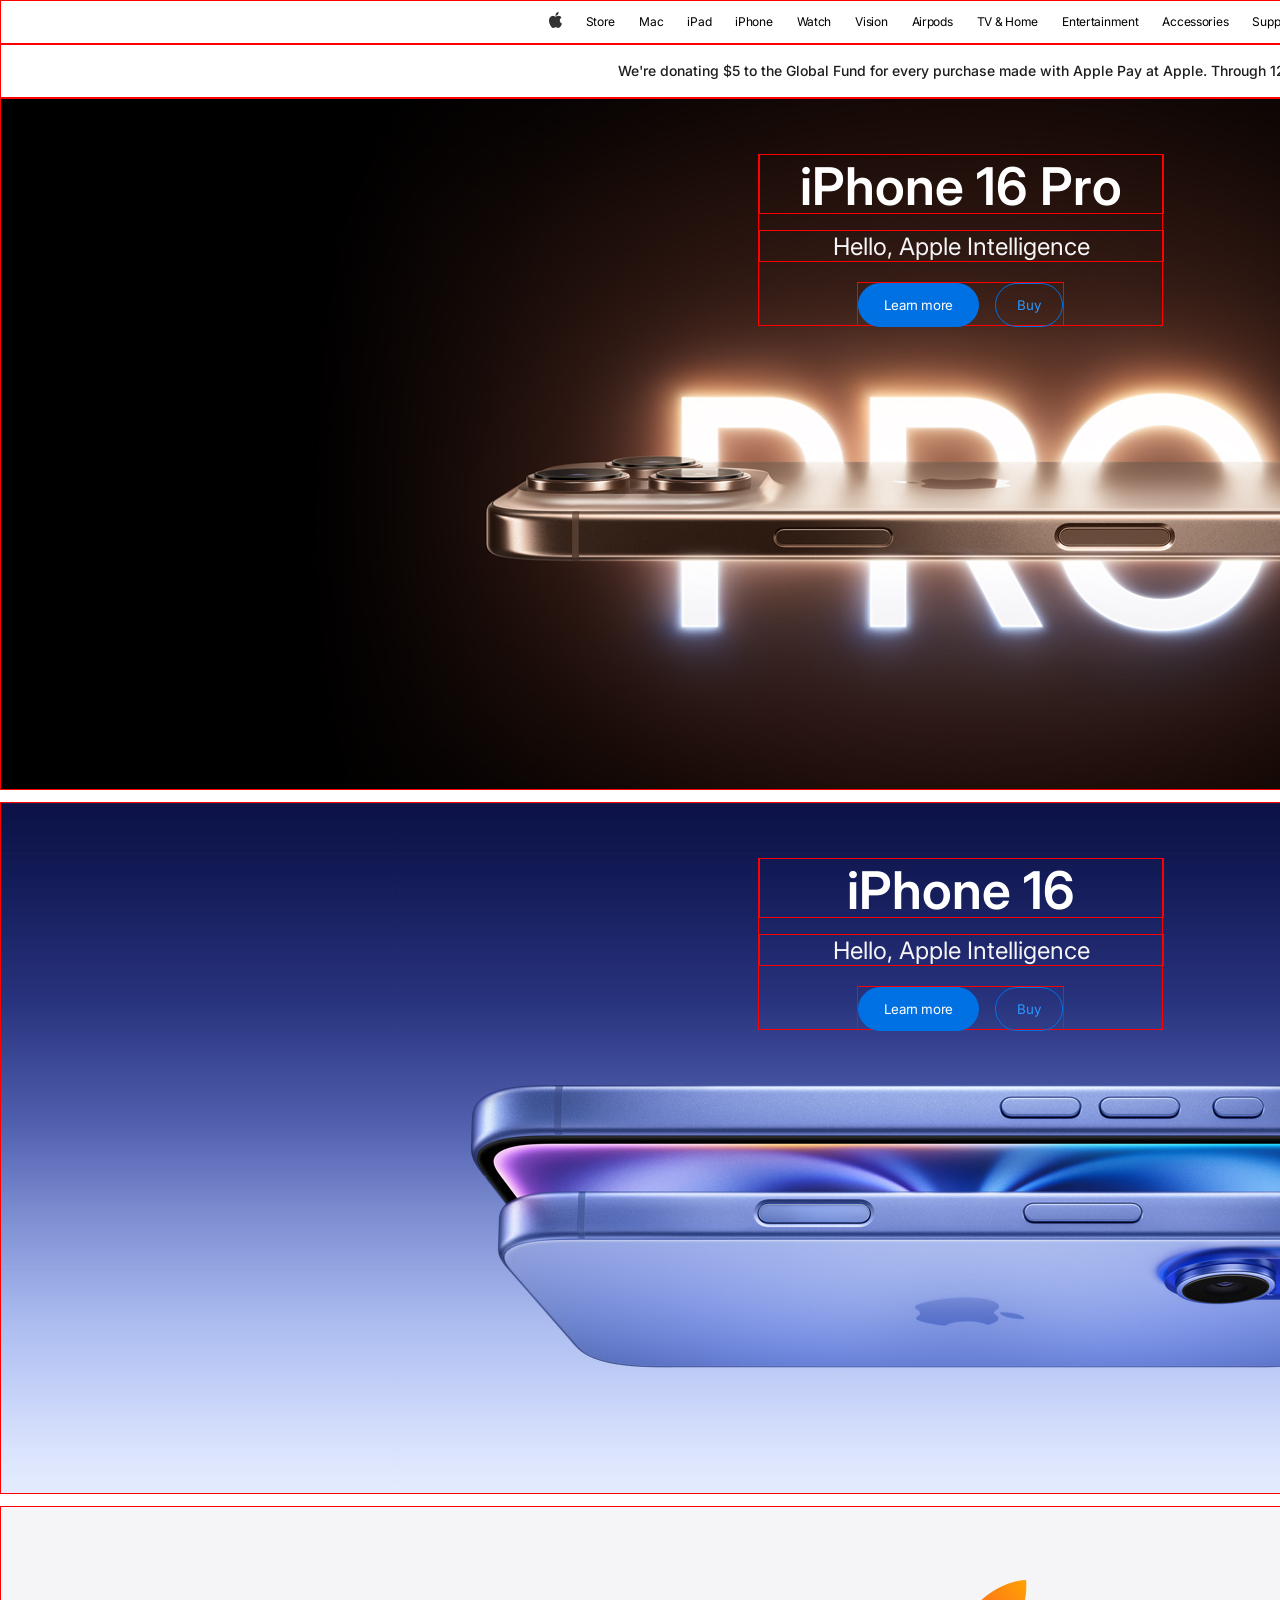
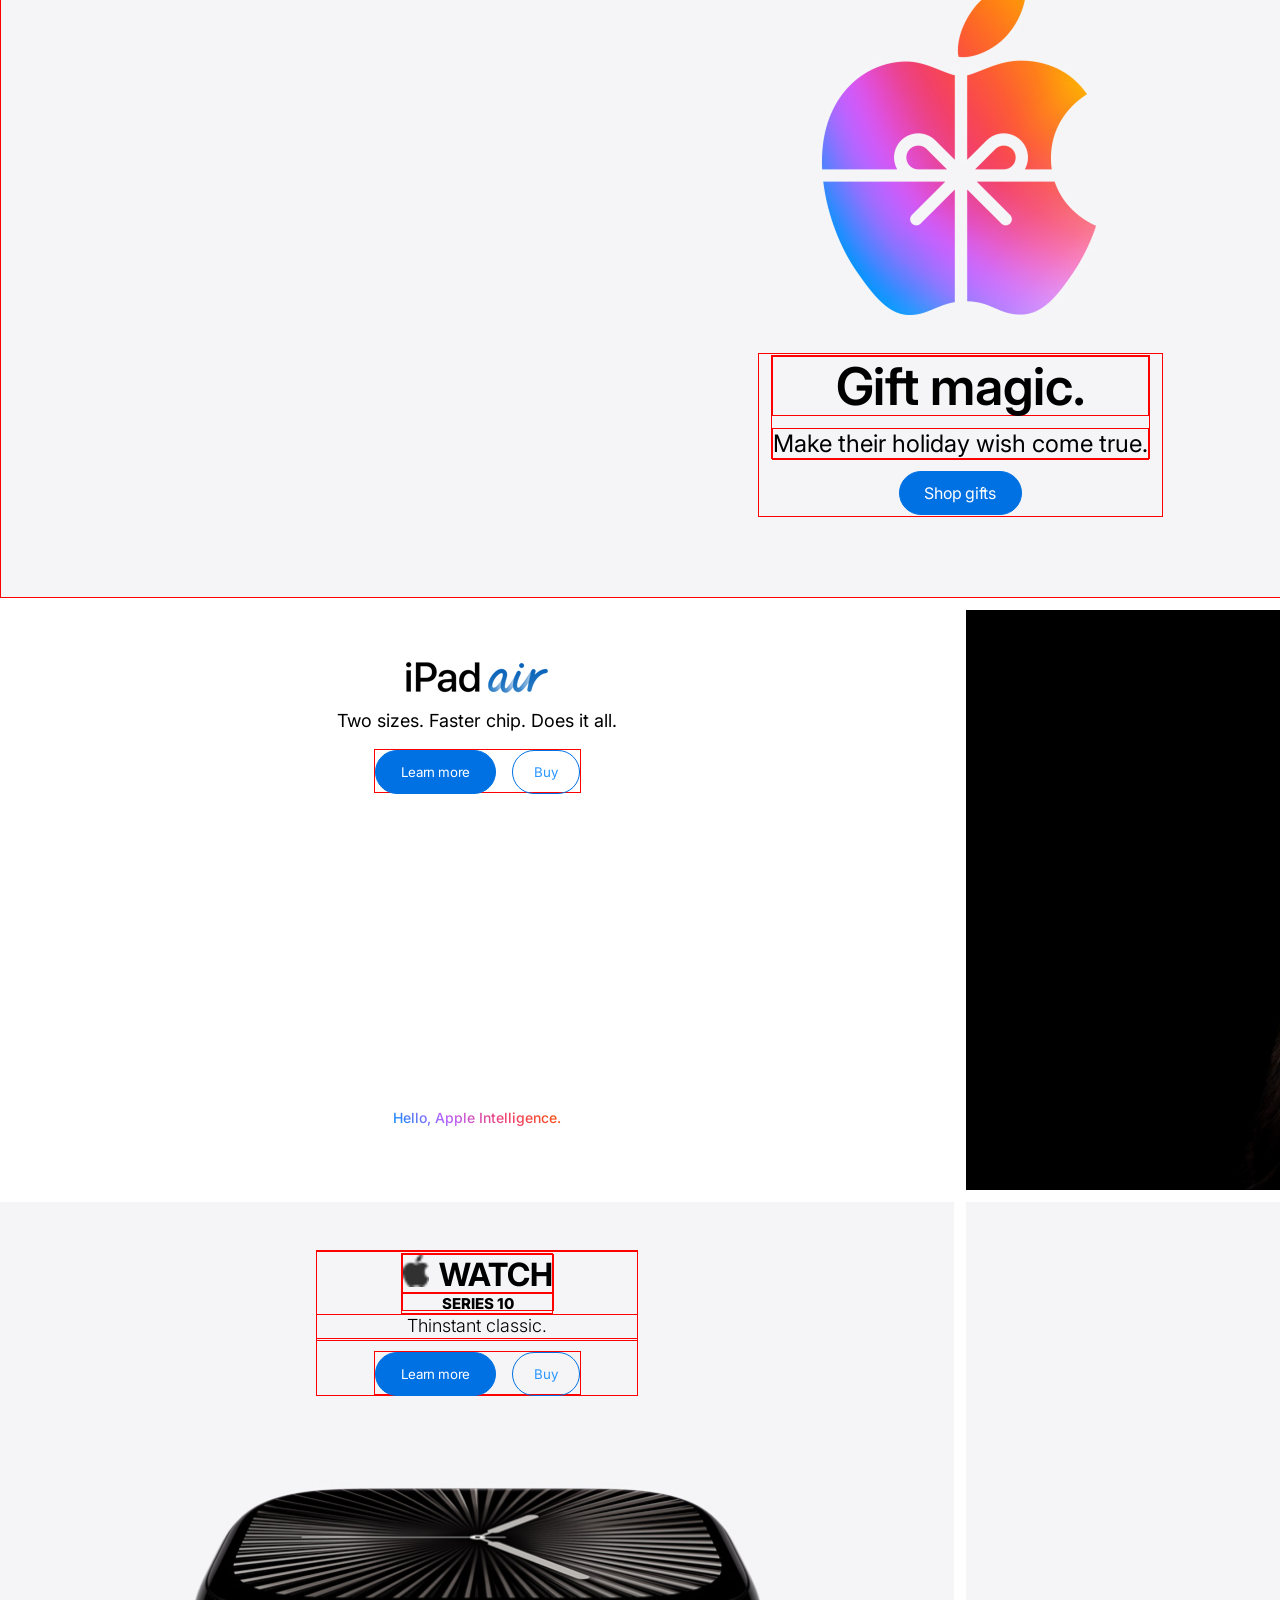
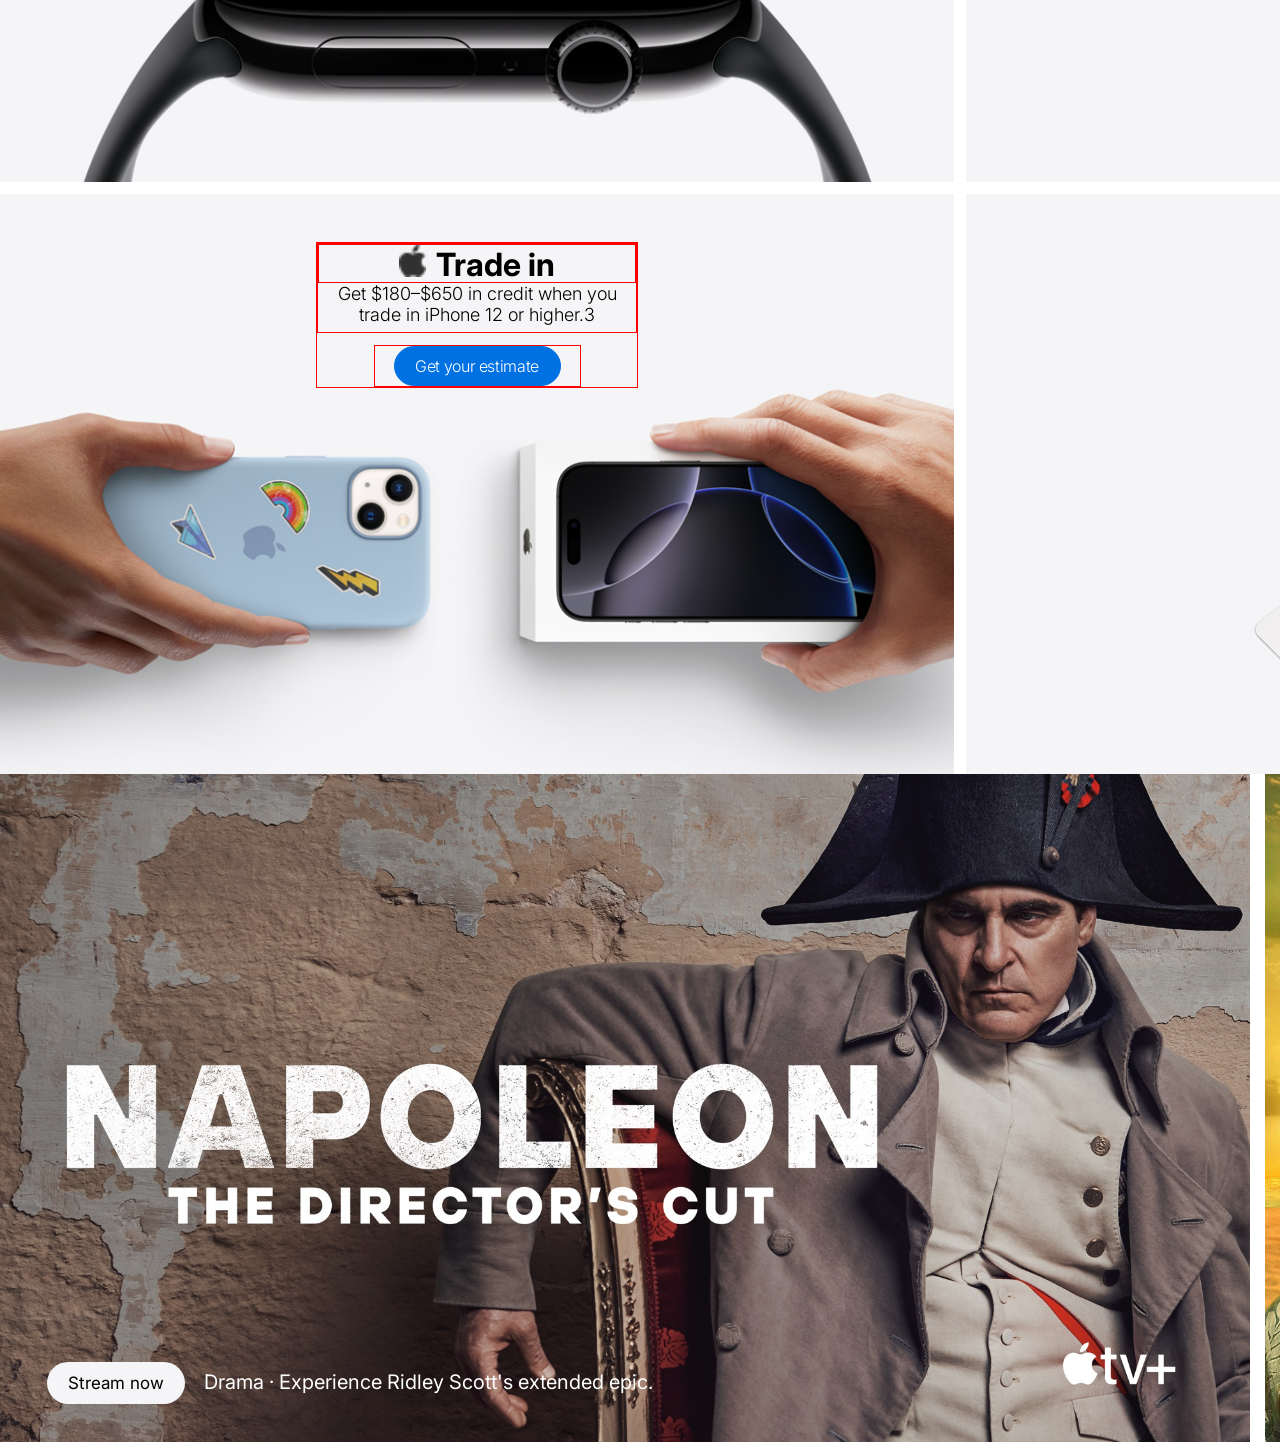
==== index.html @ 3666aeb2 "gay" ====
<!doctype html>
<html lang="en">
  <head>
    <meta charset="UTF-8" />
    <meta name="viewport" content="width=device-width, initial-scale=1.0" />
    <title>apple</title>
    <link rel="stylesheet" href="index.css" />
    <style>
      .container {
        max-width: 1920px;
        margin: 0 auto; /* Голлуулах */
        width: 100%; /* Жижиг дэлгэц дээр 100% харагдах */
      }
    </style>
  </head>
  <body>
    <header class="header center">
      <div class="headerIcon__Vector">
        <img src="/images/Vector.png" alt="vector" />
      </div>
      <a
        href="https://pinecone-academy-fgmu.vercel.app/store.html"
        class="header__link"
        >Store</a
      >
      <span class="header__link">Mac</span>
      <span class="header__link">iPad</span>
      <span class="header__link">iPhone</span>
      <span class="header__link">Watch</span>
      <span class="header__link">Vision</span>
      <span class="header__link">Airpods</span>
      <span class="header__link">TV & Home</span>
      <span class="header__link">Entertainment</span>
      <span class="header__link">Accessories</span>
      <span class="header__link">Support</span>
      <div class="header__Icon">
        <img src="/images/Vector (1).png" alt="vector1" />
      </div>
      <div class="header_shoppingIcon">
        <img src="/images/Vector (2).png" alt="vector2" />
      </div>
    </header>
    <div class="donation__banner">
      We're donating $5 to the Global Fund for every purchase made with Apple
      Pay at Apple. Through 12/8.
    </div>
    <section class="section1">
      <div>
        <div class="hero__container iphone16-pro">
          <div class="iphone16-pro__border">
            <div class="iphone16-pro__border1 align-center">
              <p class="iphone16-pro1">iPhone 16 Pro</p>
              <p class="iphone16-pro2">
                Hello, <span>Apple </span>Intelligence
              </p>
            </div>
            <div class="iphone16-pro__border2 align-center">
              <div class="iphone16-pro__border_2 align-center">
                <button class="button button--primary">Learn more</button>
              </div>
              <div class="iphone16-pro__border__2 align-center">
                <button class="button button--secondary">Buy</button>
              </div>
            </div>
          </div>
        </div>
      </div>
    </section>
    <section class="section1">
      <div class="hero__container iphone16 align-center">
        <div class="iphone16-pro__border">
          <div class="iphone16-pro__border1 align-center">
            <p class="iphone16-pro1">iPhone 16</p>
            <p class="iphone16-pro2">Hello, <span>Apple </span>Intelligence</p>
          </div>
          <div class="iphone16-pro__border2 align-center">
            <div class="iphone16-pro__border_2 align-center">
              <button class="button button--primary">Learn more</button>
            </div>
            <div class="iphone16-pro__border__2 align-center">
              <button class="button button--secondary">Buy</button>
            </div>
          </div>
        </div>
      </div>
    </section>
    <section class="section1">
      <div class="hero__container gift-magic align-center">
        <div class="gift__border">
          <div class="gift__border1">
            <div class="gift__border2">Gift magic.</div>
            <div class="gift__border3">Make their holiday wish come true.</div>
          </div>
          <div class="iphone16-pro__border_2 align-center">
            <a
              href="https://pinecone-academy-fgmu.vercel.app/store.html"
              class="button button--primary"
              >Shop gifts</a
            >
          </div>
        </div>
      </div>
    </section>
    <div class="product-container">
      <div class="product1" style="--image-url: url(./images/figure.png)">
        <div class="product-title-image">
          <img src="/images/Heading 3.png" alt="iPadair" />
        </div>
        <p class="product-subHead">Two sizes. Faster chip. Does it all.</p>
        <div
          class="iphone16-pro__border2 align-center"
          style="margin: 16px; padding: 0"
        >
          <div class="iphone16-pro__border_2 align-center">
            <button class="button button--primary">Learn more</button>
          </div>
          <div class="iphone16-pro__border__2 align-center">
            <button class="button button--secondary">Buy</button>
          </div>
        </div>
        <p class="product-bottom">Hello, Apple Intelligence.</p>
      </div>
      <div
        class="product productBottom"
        style="--image-url: url(/images/airpod.png)"
      >
        <h2 class="product-title">Airpods Pro 2</h2>
        <p class="product-Subhead">Now with a Hearing Aid feature.2</p>
        <div class="iphone16-pro__border2 align-center">
          <div class="iphone16-pro__border_2 align-center">
            <button class="button button--primary">Learn more</button>
          </div>
          <div class="iphone16-pro__border__2 align-center">
            <button class="button button--secondary">Buy</button>
          </div>
        </div>
      </div>
      <div class="product" style="--image-url: url(/images/iwatch.png)">
        <div class="iwatch__Border align-center">
          <div class="iwatch__Border1">
            <div class="iwatch__Border2">
              <div class="iwatch__Border3">
                <img
                  src="/images/Vector.png"
                  alt="iphone logo"
                  class="iphoneLogo"
                />
                <p class="border-title">WATCH</p>
              </div>
              <div class="iwatch__Border3-1">
                <p class="series-10">SERIES 10</p>
              </div>
            </div>
            <div class="iwatch__Border1-1">
              <p class="Thinstant-classic">Thinstant classic.</p>
            </div>
          </div>
          <div class="iphone16-pro__border2 align-center">
            <div class="iphone16-pro__border_2 align-center">
              <button class="button button--primary">Learn more</button>
            </div>
            <div class="iphone16-pro__border__2 align-center">
              <button class="button button--secondary">Buy</button>
            </div>
          </div>
        </div>
      </div>
      <div class="product" style="--image-url: url(/images/imac.png)">
        <div class="imac__Border1">
          <div class="imac__Border2">
            <div class="imac__Border3">
              <p class="imac-border-title">MacBook Air</p>
            </div>
          </div>
          <div class="imac__Border1-1">
            <p class="Lean-Mean">Lean. Mean. M3 machine.</p>
          </div>
          <div class="iphone16-pro__border2 align-center">
            <div class="iphone16-pro__border_2 align-center">
              <button class="button button--primary">Learn more</button>
            </div>
            <div class="iphone16-pro__border__2 align-center">
              <button class="button button--secondary">Buy</button>
            </div>
          </div>
        </div>
      </div>
      <div class="product" style="--image-url: url(/images/iphone.png)">
        <div class="trade-in">
          <div class="trade-in-border">
            <div class="trade-in-border1">
              <img
                src="/images/Vector.png"
                alt="iphone logo"
                class="iphoneLogo"
              />
              <p class="trade-title">Trade in</p>
            </div>
            <p class="trade-in-subhead">
              Get $180–$650 in credit when you trade in iPhone 12 or higher.3
            </p>
          </div>
          <div class="iphone16-pro__border2 align-center">
            <div class="trade--border align-center">
              <button class="button button--primary font__style">
                Get your estimate
              </button>
            </div>
          </div>
        </div>
      </div>
      <div class="product" style="--image-url: url(/images/card.png)">
        <div class="trade-in">
          <div class="trade-in-border">
            <div class="trade-in-border1">
              <img
                src="/images/Vector.png"
                alt="iphone logo"
                class="iphoneLogo"
              />
              <p class="trade-title">Card</p>
            </div>
            <p class="trade-in-subhead">
              Get up to 3% Daily Cash back with every purchase.
            </p>
          </div>
          <div class="learn-more-apply-now-border">
            <div class="iphone16-pro__border_2 align-center">
              <button class="button button--primary">Learn more</button>
            </div>
            <div class="button-Apply-now align-center">
              <button class="button button--Apply-now" style="width: 112px">
                Apply now
              </button>
            </div>
          </div>
        </div>
      </div>
    </div>
    <div class="media-carousel">
      <div
        id="item1"
        class="carousel-slide"
        style="--background-image: url(/images/carousel/napoleon.jpg)"
      >
        <div class="carousel-info">
          <button class="carousel-info-button">Stream now</button>
          <span class="carousel-genre">Drama</span>
          <span class="carousel-separator">·</span>
          <span class="carousel-description"
            >Experience Ridley Scott's extended epic.</span
          >
        </div>
      </div>
      <div
        id="item2"
        class="carousel-slide"
        style="--background-image: url(/images/carousel/bad-monkey.jpg)"
      >
        <div class="carousel-info">
          <button class="carousel-info-button">Stream now</button>
          <span class="carousel-genre">Comedy</span>
          <span class="carousel-separator">·</span>
          <span class="carousel-description">The shady side of paradise.</span>
        </div>
      </div>
      <div
        id="item3"
        class="carousel-slide"
        style="--background-image: url(/images/carousel/instigators.jpg)"
      >
        <div class="carousel-info">
          <button class="carousel-info-button">Stream now</button>
          <span class="carousel-genre">Action</span>
          <span class="carousel-separator">·</span>
          <span class="carousel-description">Worst. Heist. Ever.</span>
        </div>
      </div>
      <div
        id="item4"
        class="carousel-slide"
        style="--background-image: url(/images/carousel/k-pop-idols.jpg)"
      >
        <div class="carousel-info">
          <button class="carousel-info-button">Stream now</button>
          <span class="carousel-genre">Documentary</span>
          <span class="carousel-separator">·</span>
          <span class="carousel-description"
            >All that glitters isn't gold.</span
          >
        </div>
      </div>
      <div
        id="item5"
        class="carousel-slide"
        style="--background-image: url(/images/carousel/season-pass.jpg)"
      >
        <div class="carousel-info">
          <button class="carousel-info-button">Stream now</button>
          <span class="carousel-genre">Watch Messi</span>
          <span class="carousel-separator">,</span>
          <span class="carousel-description"
            >every club, and every match--live.</span
          >
        </div>
      </div>
      <div
        id="item6"
        class="carousel-slide"
        style="--background-image: url(/images/carousel/pressumed-innocent.jpg)"
      ></div>
      <div
        id="item7"
        class="carousel-slide"
        style="--background-image: url(/images/carousel/pachinko.jpg)"
      ></div>
      <div
        id="item8"
        class="carousel-slide"
        style="--background-image: url(/images/carousel/baseball.jpg)"
      ></div>
      <div
        id="item9"
        class="carousel-slide"
        style="--background-image: url(/images/carousel/lady-in-the-lake.jpg)"
      ></div>
      <div
        id="item10"
        class="carousel-slide"
        style="--background-image: url(/images/carousel/morning-show.jpg)"
      ></div>
    </div>
  </body>
</html>
---- index.css ----
@import url("https://fonts.googleapis.com/css2?family=Bebas+Neue&family=Hanuman:wght@100..900&family=Inter:ital,opsz,wght@0,14..32,100..900;1,14..32,100..900&family=Montserrat:ital,wght@0,100..900;1,100..900&display=swap");

* {
  margin: 0;
  padding: 0;
  box-sizing: border-box;
  font-family: "Inter", serif;
}
html {
  scroll-behavior: smooth;
}
body {
  width: 1920px;
  margin: 0 auto;
  padding: 0;
  display: block;
  background: linear-gradient(180deg, #f5f5f7 0.59%, #ffffff 0.59%);
}
.center {
  display: flex;
  justify-content: center;
  align-items: center;
}
.header {
  border: 1px solid red;
  background-color: white;
  z-index: 10;
  width: 1920px;
  height: 44px;
  column-gap: 24px;
  position: fixed;
}
.header__icon {
  column-gap: 48px;
  border: 1px solid red;
}
.border {
  border: 1px solid red;
  width: 30px;
  height: 40px;
}
.header__link {
  color: rgba(0, 0, 0, 1);
  font-family: "Inter", serif;
  font-weight: 400;
  font-size: 12px;
  line-height: 60px;
  letter-spacing: -0.28px;
  text-align: center;
  vertical-align: middle;
  white-space: nowrap;
  text-decoration: none;
}
.donation__banner {
  width: 1920;
  height: 52;
  gap: 4px;
  border: 1px solid red;
  position: relative;
  top: 44px;
  text-align: center;
  opacity: 1;
  padding-top: 16px;
  padding-bottom: 16px;
  font-family: "Inter";
  font-weight: 500;
  color: #1d1d1f;
  font-size: 14px;
  line-height: 20px;
  letter-spacing: 0px;
  text-align: center;
  vertical-align: middle;
  margin-bottom: 44px;
}
.section1 {
  width: 1920px;
  height: auto;
  background-repeat: no-repeat;
  background-position: center;
  flex-direction: column;
  background-size: cover;
  display: flex;
  justify-content: center;
}

.hero__container {
  border: 1px solid red;
  width: 1920px;
  height: 692px;
  margin-bottom: 12px;
  display: flex;
  justify-content: center;
}
.align-center {
  display: flex;
  justify-content: center;
  text-align: center;
}
.iphone16-pro {
  background-image: url(/images/iphone16-pro.png);
  border: 1px solid red;
}
.iphone16-pro__border {
  gap: 20px;
  border: 1px solid red;
  width: 405px;
  height: 172px;
  margin-top: 55px;
  display: flex;
  align-items: center;
  justify-content: center;
  flex-direction: column;
}
.iphone16-pro1 {
  border: 1px solid red;
  width: 405px;
  height: 60px;
  font-family: "Inter", serif;
  font-weight: 600;
  font-size: 52px;
  text-align: center;
  vertical-align: middle;
  color: white;
}
.iphone16-pro2 {
  border: 1px solid red;
  width: 405px;
  height: 32px;
  font-family: "Inter", serif;
  font-weight: 400;
  font-size: 24px;
  line-height: 32px;
  letter-spacing: 0px;
  text-align: center;
  vertical-align: middle;
  color: rgba(245, 245, 247, 1);
}
.iphone16-pro__border1 {
  border: 1px solid red;
  width: 405px;
  height: 108px;
  flex-direction: column;
  gap: 16px;
}
.iphone16-pro__border2 {
  border: 1px solid red;
  width: 207px;
  height: 44px;
  gap: 16px;
}
.iphone16-pro__border_2 {
  width: 123px;
  height: 44px;
  border-radius: 44px;
}
.iphone16-pro__border__2 {
  width: 68px;
  height: 44px;
}
.button--primary {
  color: #fff;
  background-color: #0071e3;
  cursor: pointer;
  text-decoration: none;
  border: solid #0071e3 1px;
  width: 100%;
  justify-content: center;
  border-radius: 99px;
}
.button {
  line-height: 20px;
  letter-spacing: -0.37px;
  align-items: center;
  align-content: center;
}
.button--secondary {
  color: #2997ff;
  cursor: pointer;
  text-decoration: none;
  border: solid #0071e3 1px;
  width: 100%;
  display: flex;
  justify-content: center;
  border-radius: 99px;
  background-color: transparent;
}
.iphone16 {
  border: 1px solid red;
  background-image: url(/images/iphone16.png);
}
.gift-magic {
  background-image: url(/images/gift-magic.png);
}

.gift__border {
  width: 405px;
  height: 164px;
  border: 1px solid red;
  display: flex;
  flex-direction: column;
  align-items: center;
  justify-content: center;
  margin-top: 446px;
}
.gift__border1 {
  border: 1px solid red;
  height: 104px;
  width: auto;
  margin-bottom: 12px;
}
.gift__border2 {
  height: 60px;
  width: auto;
  border: 1px solid red;
  margin-bottom: 12px;
  font-family: "Inter", serif;
  font-weight: 600;
  font-size: 52px;
  line-height: 60px;
  letter-spacing: -0.28px;
  text-align: center;
  vertical-align: middle;
}
.gift__border3 {
  height: 32px;
  border: 1px solid red;
  font-family: "Inter", serif;
  font-weight: 400;
  font-style: "Regular";
  font-size: 24px;
}
/* product container */
.product-container {
  gap: 12px;
  display: grid;
  column-gap: 12px;
  grid-auto-rows: 580px;
  grid-template-columns: repeat(2, 1fr);
}
.product {
  display: flex;
  align-items: center;
  flex-direction: column;
  background: var(--image-url) center / cover no-repeat;
  padding-block: 48px 58px;
  gap: 6px;
}
.product1 {
  display: flex;
  align-items: center;
  flex-direction: column;
  background: var(--image-url) center / cover no-repeat;
}
.product-title-image {
  width: 430px;
  height: 33px;
  margin-top: 50px;
}
.product-subHead {
  width: 322px;
  height: 25px;
  font-family: "Inter", serif;
  margin-top: 15px;
  font-weight: 400;
  font-size: 18px;
  line-height: 25px;
  letter-spacing: 0px;
  text-align: center;
  vertical-align: middle;
}
.product-bottom {
  width: 168px;
  height: 18px;
  background: -webkit-linear-gradient(
    45deg,
    #0090f7 0%,
    #ba62fc 33.33%,
    #f2416b 66.67%,
    #f55600 100%
  );
  -webkit-background-clip: text;
  -webkit-text-fill-color: transparent;
  color: transparent;
  background-clip: text;
  margin-top: 300px;
  font-family: "Inter" serif;
  font-weight: 500;
  font-style: Medium;
  font-size: 14px;
  line-height: 18px;
  letter-spacing: 0%;
  text-align: center;
  vertical-align: middle;
}
.product-title {
  font-weight: 600;
  font-size: 36px;
  color: white;
}
.productBottom {
  justify-content: flex-end;
}
.product-Subhead {
  font-weight: 300;
  font-size: 18px;
  font-family: "Inter", serif;
  color: white;
}
.iwatch__Border {
  display: flex;
  justify-content: center;
  align-content: center;
  align-items: center;
  flex-direction: column;
  gap: 10px;
  border: 1px solid red;
  width: 322px;
  height: 146px;
}
.iwatch__Border1 {
  border: 1px solid red;
  width: 322px;
  height: 90px;
  display: flex;
  justify-content: center;
  flex-direction: column;
  align-items: center;
}
.iwatch__Border2 {
  border: 1px solid red;
  width: 152px;
  height: 61px;
  opacity: 1;
  gap: 4px;
}
.iwatch__Border3 {
  border: 1px solid red;
  width: 152px;
  height: 39px;
  opacity: 1;
  gap: 10px;
  display: flex;
  justify-content: center;
}
.iwatch__Border3-1 {
  width: 152px;
  border: 1px solid red;
  height: 18px;
  opacity: 1;
}
.series-10 {
  font-weight: 800;
  font-size: 15px;
}
.iphoneLogo {
  width: 26.35293960571289px;
  height: 32px;
}
.border-title {
  font-weight: 700;
  font-size: 32px;
}
.iwatch__Border1-1 {
  border: 1px solid red;
  width: 322px;
  height: 25px;
}
.Thinstant-classic {
  font-weight: 300;
  font-family: "Inter", sans-serif;
  font-size: 18px;
}
.imac__Border1 {
  border: 1px solid red;
}
.imac-border-title {
  font-weight: 600;
  font-size: 36px;
  font-family: "Inter", sans-serif;
}
.Lean-Mean {
  margin: 10px;
}
.trade-in {
  width: 322px;
  height: 146px;
  border: 1px solid red;
  display: flex;
  gap: 12px;
  flex-direction: column;
  align-items: center;
}
.trade-in-border {
  border: 1px solid red;
  height: 93px;
  display: flex;
  flex-direction: column;
  text-align: center;
}
.trade-in-border1 {
  border: 1px solid red;
  height: 39px;
  display: flex;
  justify-content: center;
  gap: 10px;
}
.trade-title {
  font-weight: 700;
  font-size: 32px;
  font-family: "Inter", sans-serif;
}
.trade-in-subhead {
  font-weight: 300;
  font-size: 18px;
  font-family: "Inter", sans-serif;
}
.font__style {
  font-weight: 300;
  font-family: "Inter", sans-serif;
  font-size: 16px;
}
.trade--border {
  width: 167px;
  height: 40px;
  border-radius: 44px;
}
.button--Apply-now {
  color: #2997ff;
  cursor: pointer;
  text-decoration: none;
  border: solid #0071e3 1px;
  width: 112px;
  height: 40px;
  display: flex;
  justify-content: center;
  border-radius: 99px;
  background-color: transparent;
}
.learn-more-apply-now-border {
  display: flex;
  flex-direction: row;
  gap: 12px;
  justify-content: center;
  align-items: center;
}
.media-carousel {
  width: 100%;
  display: flex;
  column-gap: 15px;
  overflow-x: scroll;
  align-items: center;
  scrollbar-width: none;
  scroll-behavior: smooth;
  scroll-snap-type: x mandatory;
}
.carousel-slide {
  width: 1250px;
  height: 668px;
  color: white;
  flex-shrink: 0;
  font-size: 20px;
  position: relative;
  scroll-snap-align: center;
  background: var(--background-image) center / cover no-repeat;
}
.carousel-info {
  left: 47px;
  bottom: 38px;
  position: absolute;
}
.carousel-info-button {
  border: none;
  cursor: pointer;
  font-size: 17px;
  padding: 11px 21px;
  margin-right: 14px;
  border-radius: 999px;
  background-color: #f5f5f7;
}
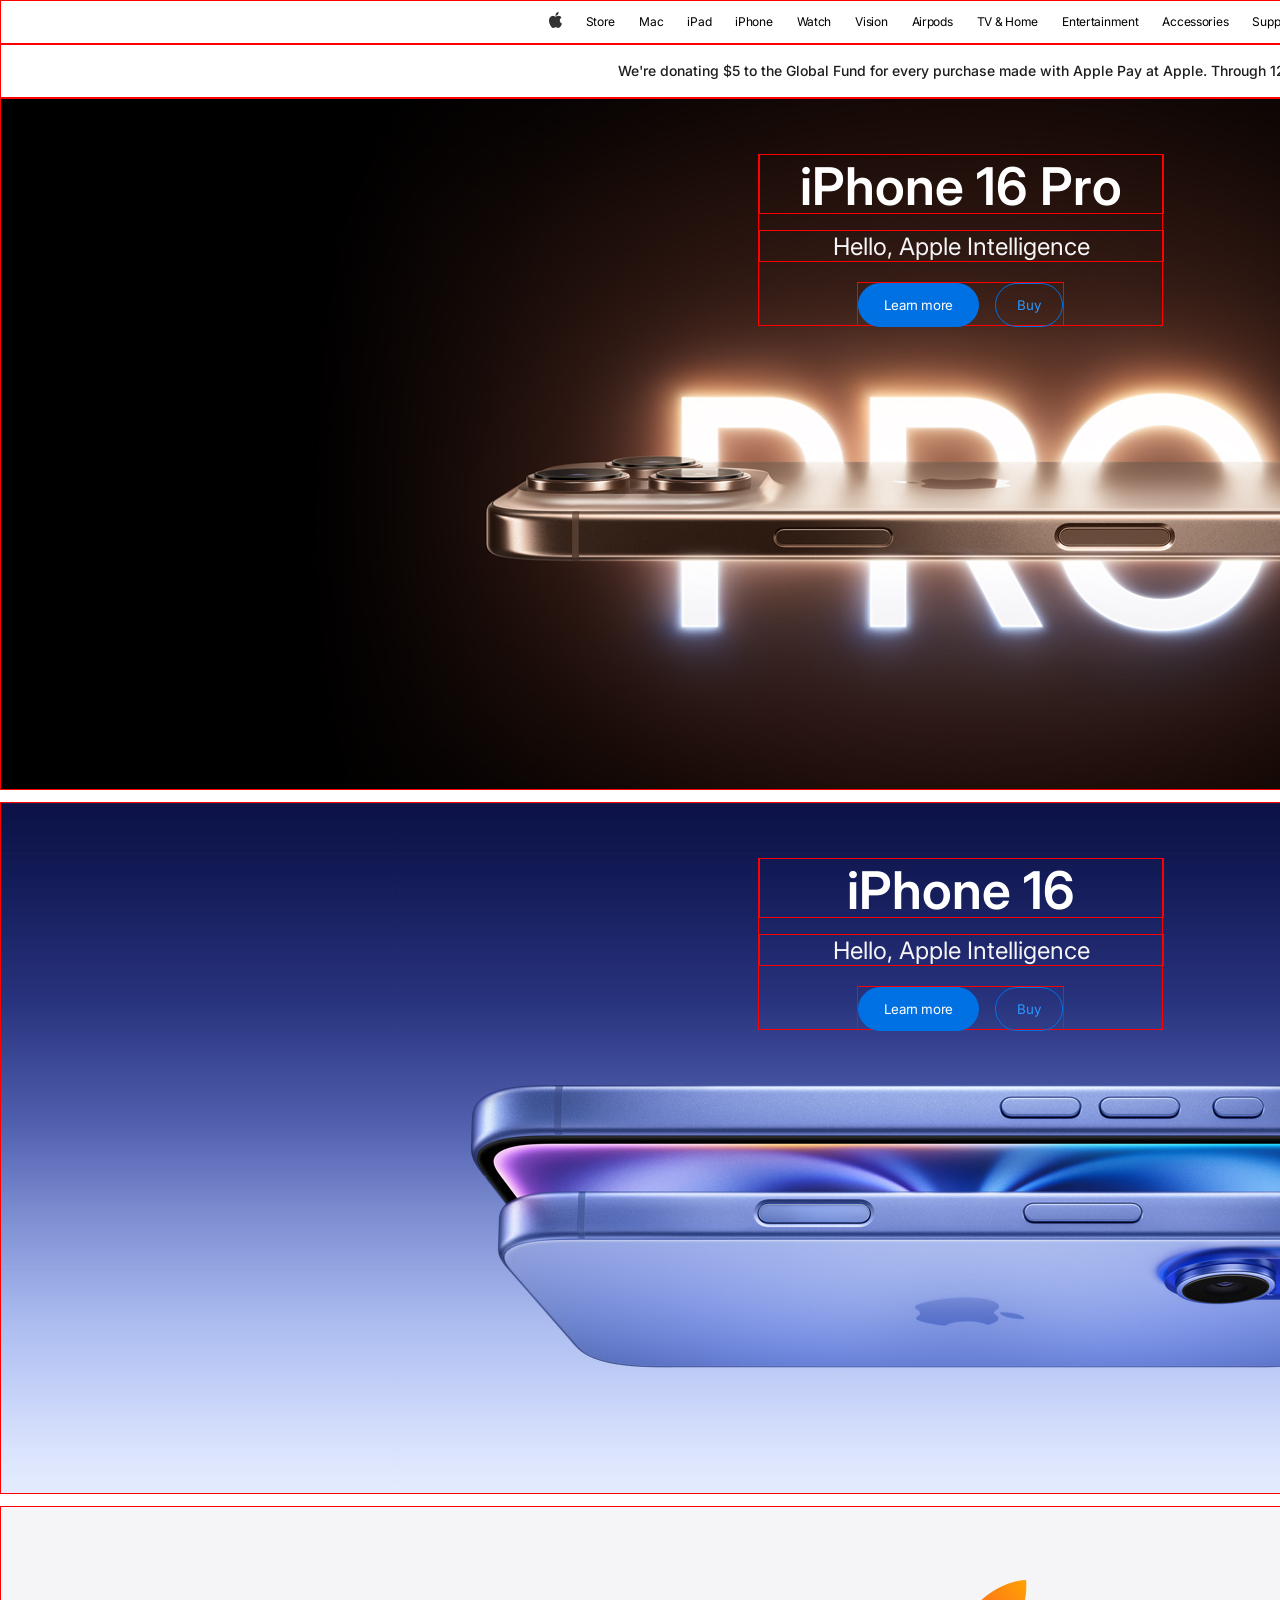
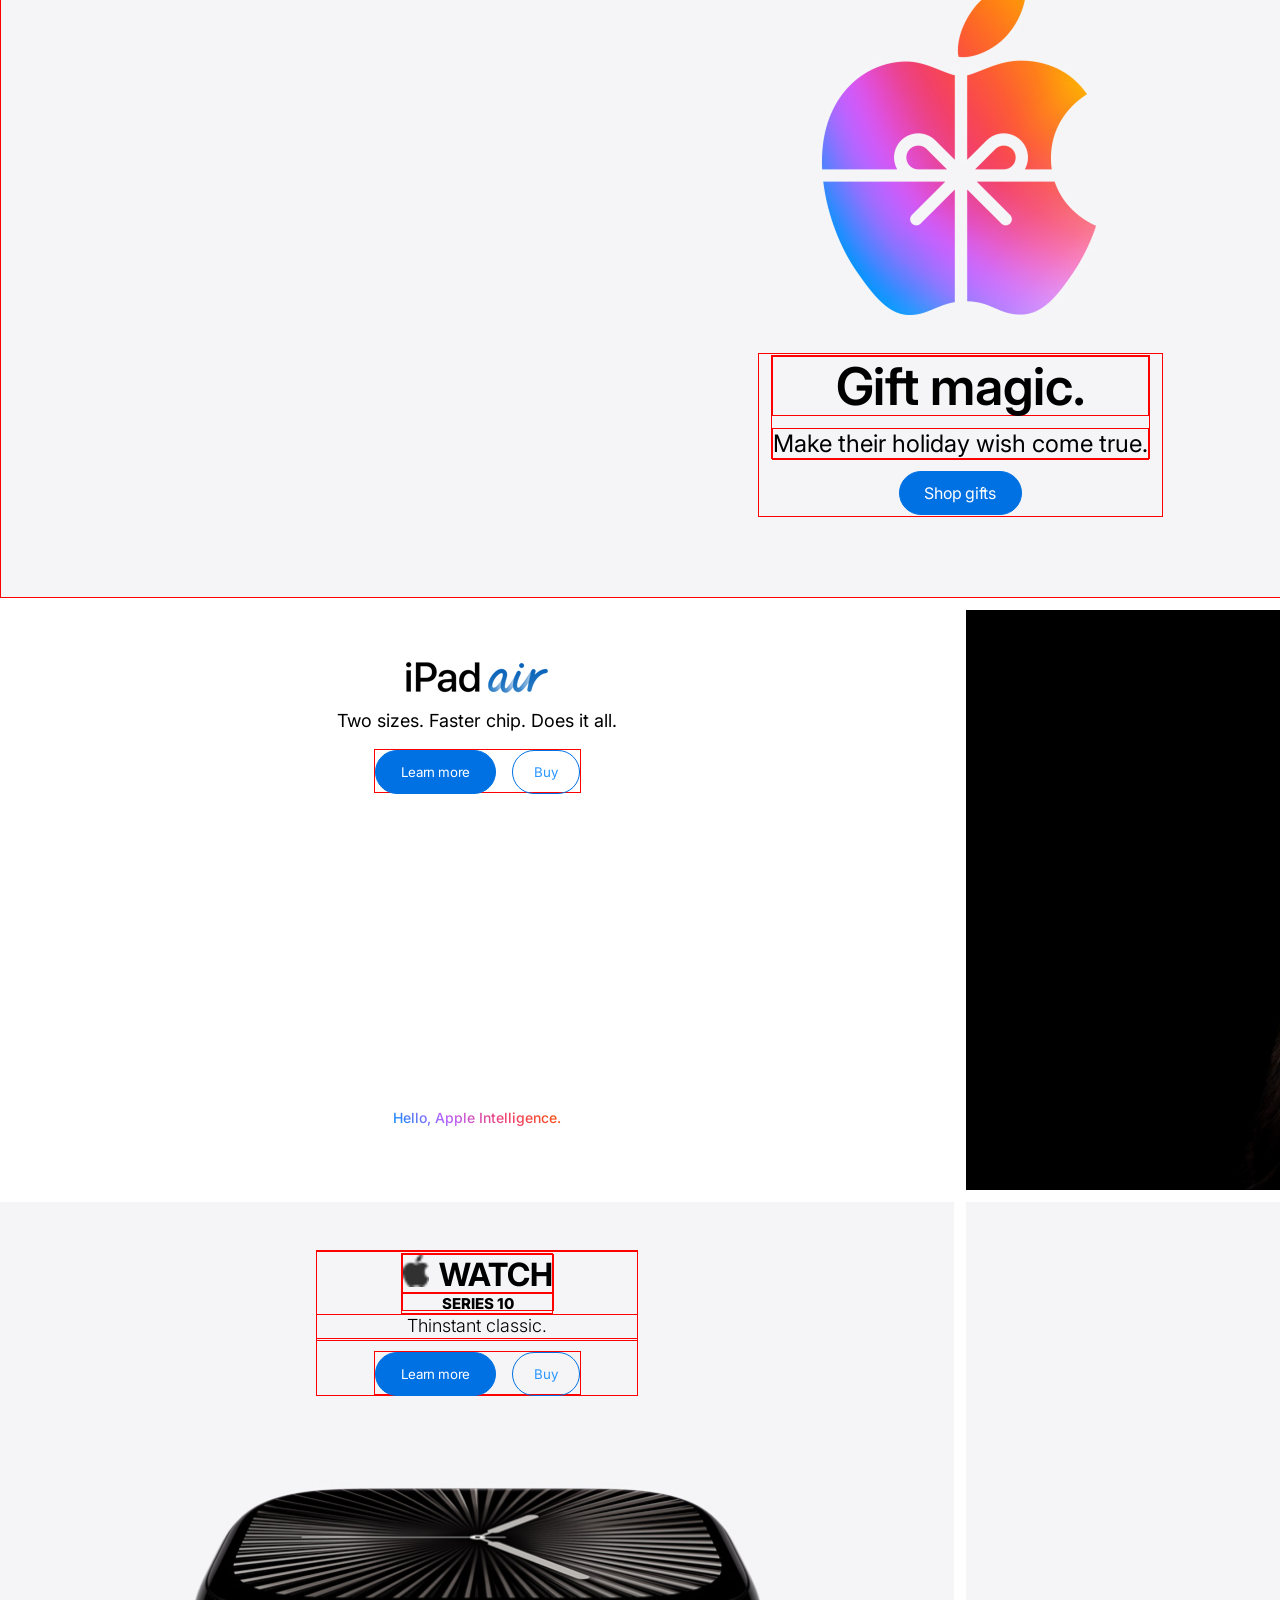
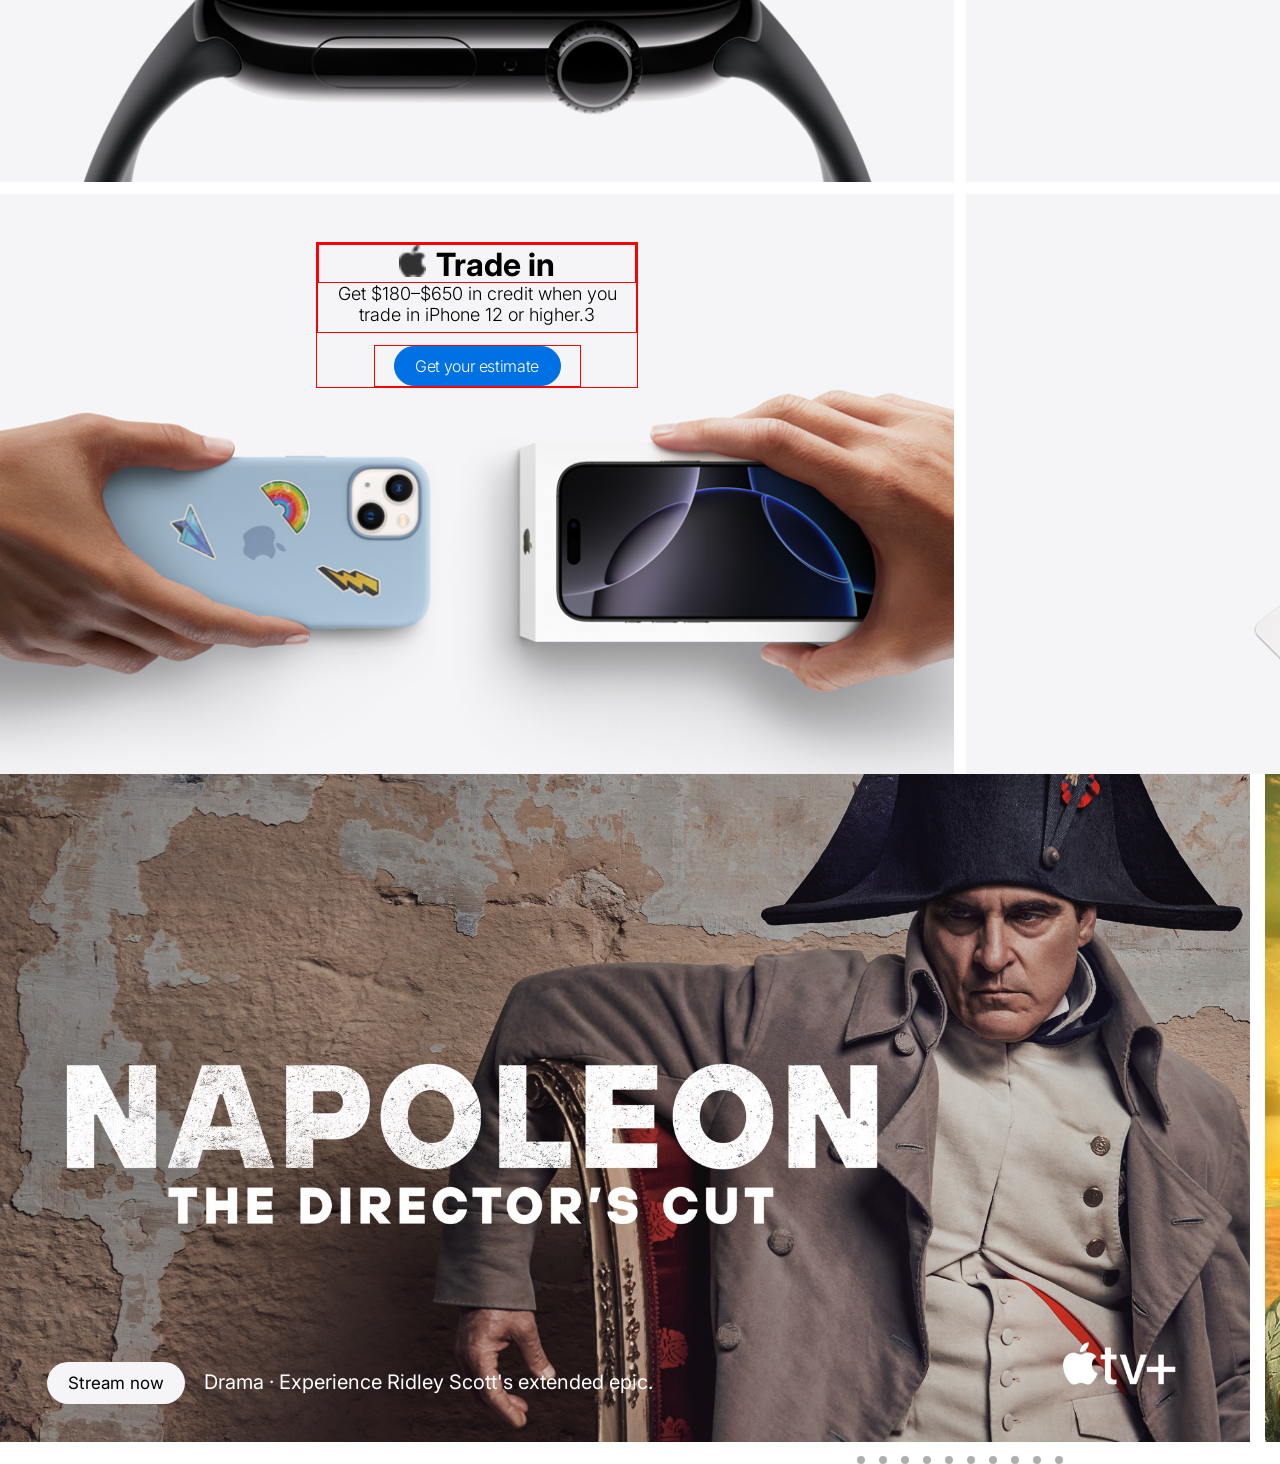
==== commit e131cd42: "4/12nd" ====
--- a/index.html
+++ b/index.html
@@ -308,27 +308,80 @@
         id="item6"
         class="carousel-slide"
         style="--background-image: url(/images/carousel/pressumed-innocent.jpg)"
-      ></div>
+      >
+        <div class="carousel-info">
+          <button class="carousel-info-button">Stream now</button>
+          <span class="carousel-genre">Crime</span>
+          <span class="carousel-separator">·</span>
+          <span class="carousel-description">Presume nothing.</span>
+        </div>
+      </div>
       <div
         id="item7"
         class="carousel-slide"
         style="--background-image: url(/images/carousel/pachinko.jpg)"
-      ></div>
+      >
+        <div class="carousel-info">
+          <button class="carousel-info-button">Stream now</button>
+          <span class="carousel-genre">Drama </span>
+          <span class="carousel-separator">·</span>
+          <span class="carousel-description">New season.</span>
+        </div>
+      </div>
       <div
         id="item8"
         class="carousel-slide"
         style="--background-image: url(/images/carousel/baseball.jpg)"
-      ></div>
+      >
+        <div class="carousel-info">
+          <button class="carousel-info-button">See the schedule</button>
+          <span class="carousel-genre">Live MLB games</span>
+          <span class="carousel-separator">·</span>
+          <span class="carousel-description">every Friday.</span>
+        </div>
+      </div>
       <div
         id="item9"
         class="carousel-slide"
         style="--background-image: url(/images/carousel/lady-in-the-lake.jpg)"
-      ></div>
+      >
+        <div class="carousel-info">
+          <button class="carousel-info-button">Stream now</button>
+          <span class="carousel-genre">Thriller</span>
+          <span class="carousel-separator">·</span>
+          <span class="carousel-description"
+            >Natalie Portman and Moses Ingram star in a visionary noir
+            thriller.</span
+          >
+        </div>
+      </div>
       <div
         id="item10"
         class="carousel-slide"
         style="--background-image: url(/images/carousel/morning-show.jpg)"
-      ></div>
+      >
+        <div class="carousel-info">
+          <button class="carousel-info-button">Stream now</button>
+          <span class="carousel-genre">Drama </span>
+          <span class="carousel-separator">·</span>
+          <span class="carousel-description">16 Emmy® Nominations Including Best Drama.</span>
+        </div>
+      </div>
+    </div>
+    <div class="bullets">
+      <a href="#item1" class="bullet"></a>
+      <a href="#item2" class="bullet"></a>
+      <a href="#item3" class="bullet"></a>
+      <a href="#item4" class="bullet"></a>
+      <a href="#item5" class="bullet"></a>
+      <a href="#item6" class="bullet"></a>
+      <a href="#item7" class="bullet"></a>
+      <a href="#item8" class="bullet"></a>
+      <a href="#item9" class="bullet"></a>
+      <a href="#item10" class="bullet"></a>
+    </div>
+    <div class="slider-wrapper">
+      <div class="slider"></div>
     </div>
   </body>
 </html>
--- a/index.css
+++ b/index.css
@@ -477,3 +477,17 @@
   border-radius: 999px;
   background-color: #f5f5f7;
 }
+.bullets {
+  display: flex;
+  margin-top: 14px;
+  justify-content: center;
+}
+.bullet {
+  width: 8px;
+  height: 8px;
+  opacity: 0.75;
+  background-color: rgba(0, 0, 0, 0.42);
+  margin-inline: 7px;
+  border-radius: 50%;
+  transition: opacity 250ms;
+}
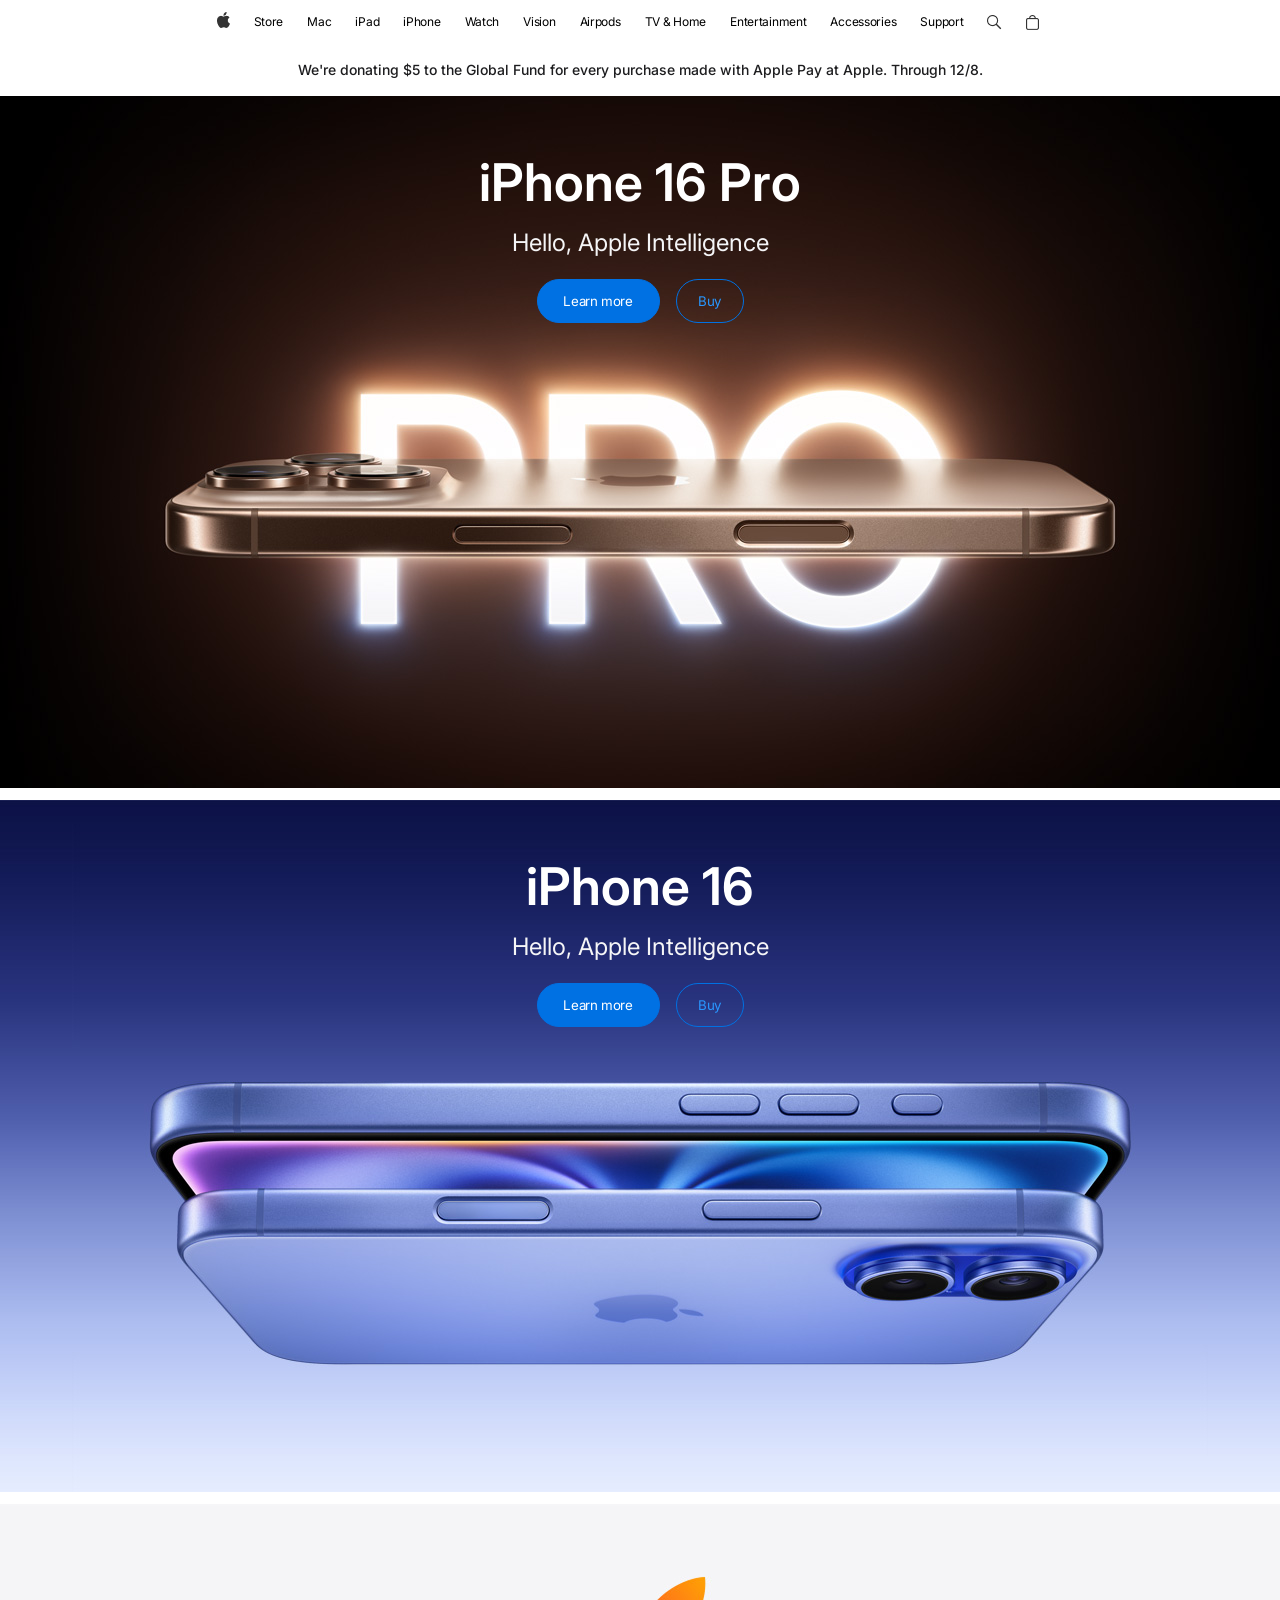
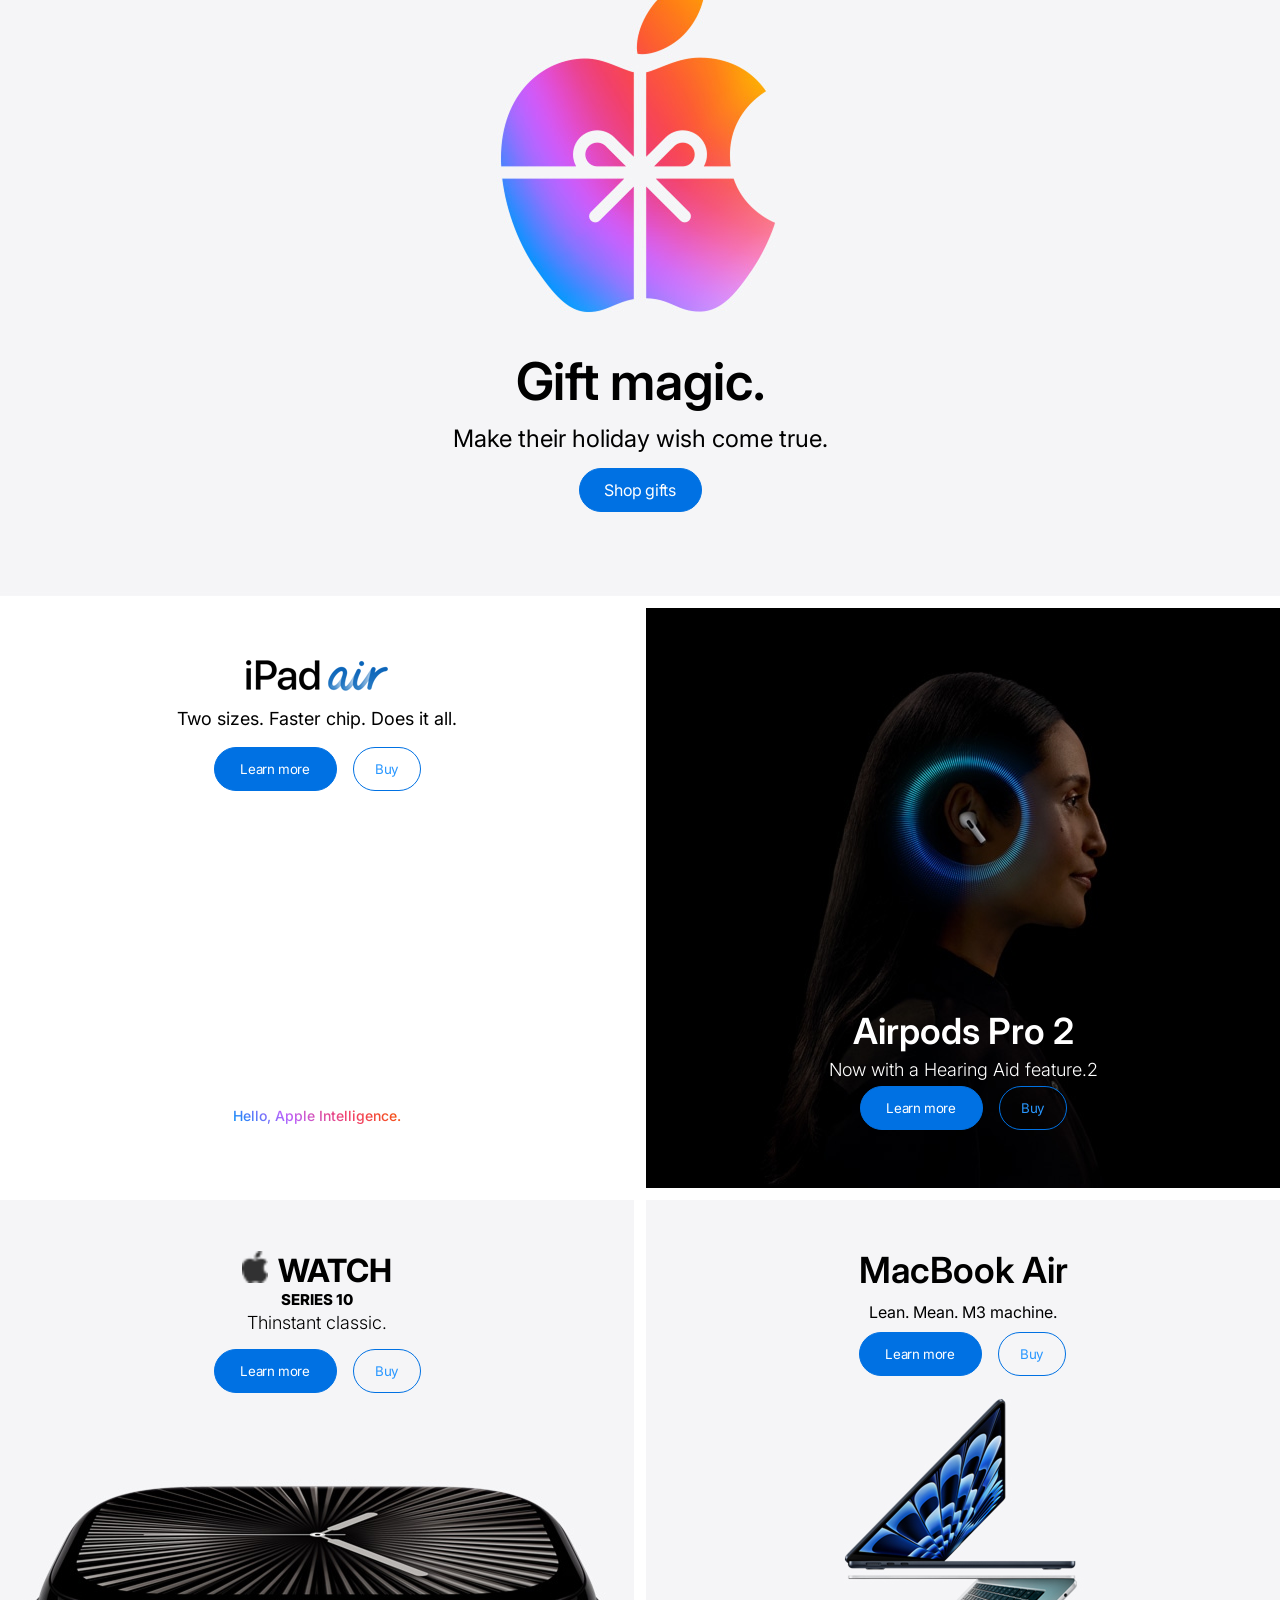
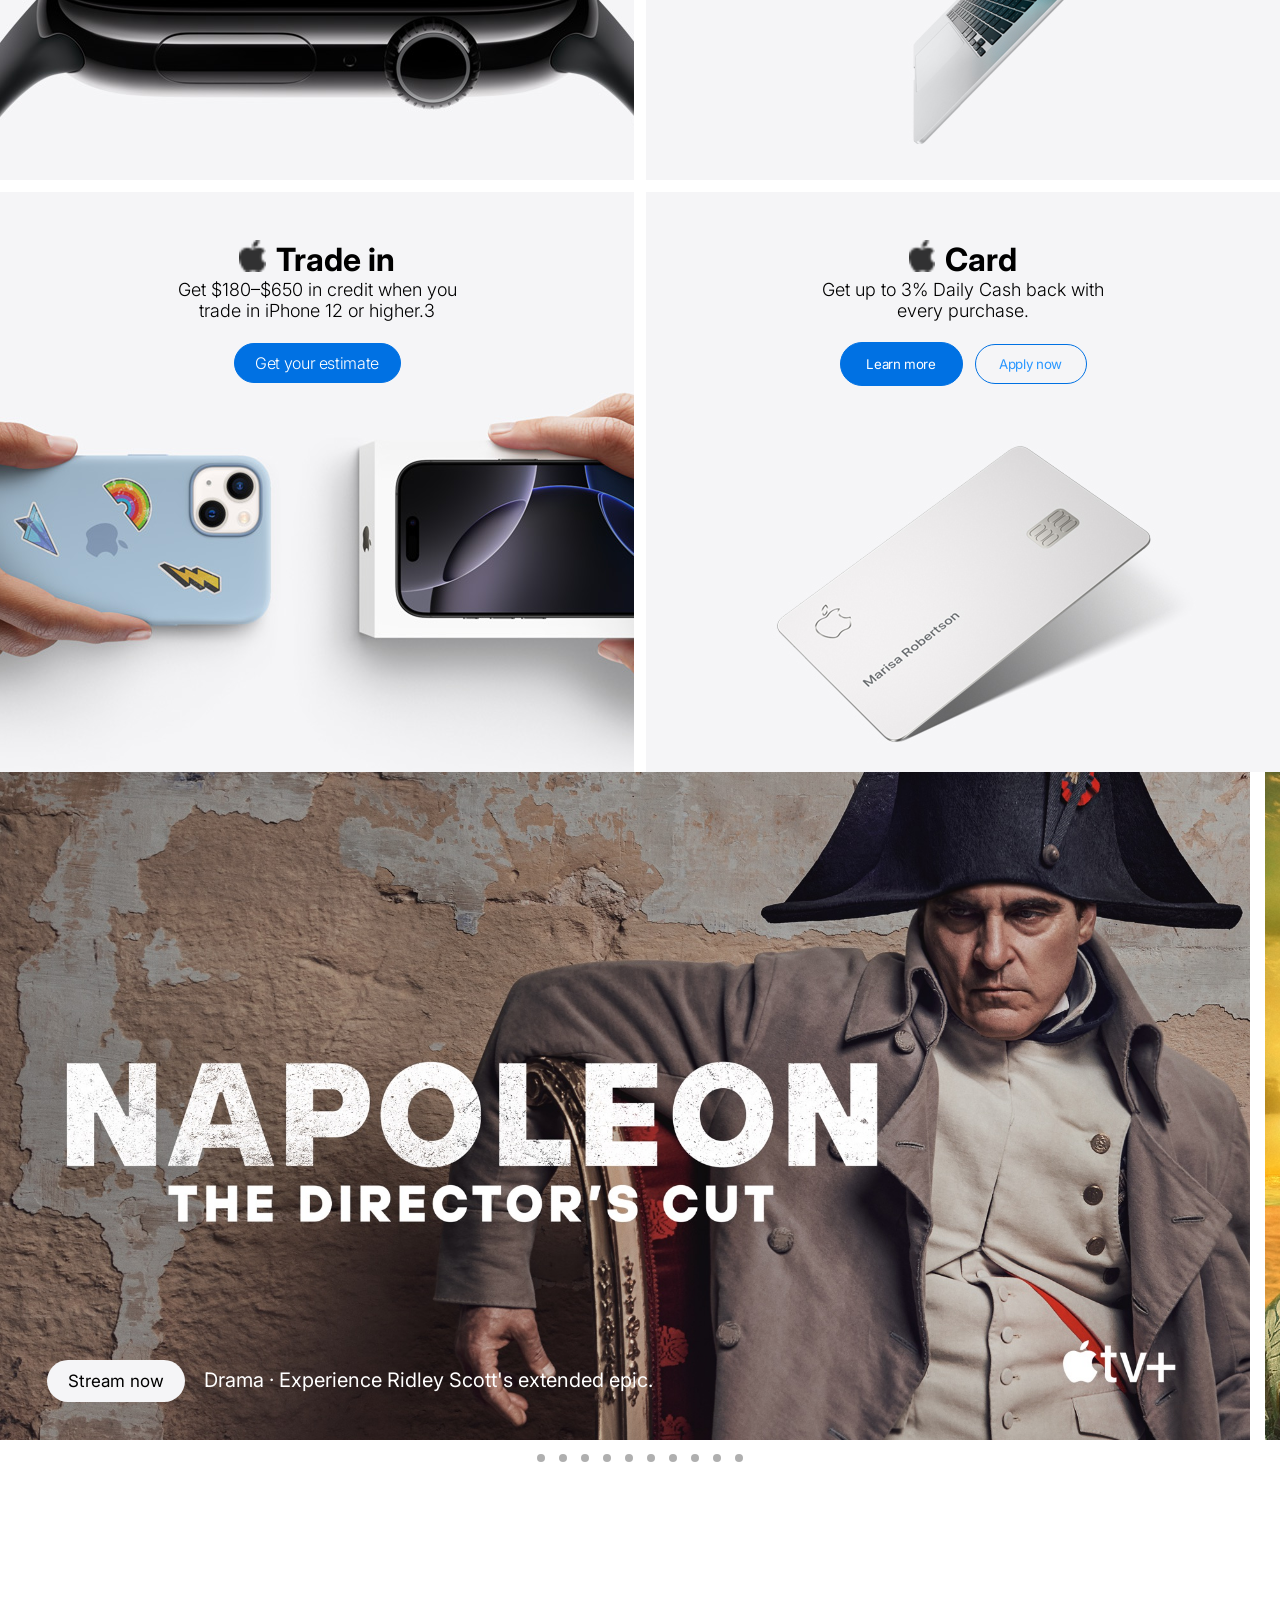
==== commit c73e9001: "size" ====
--- a/index.html
+++ b/index.html
@@ -33,11 +33,20 @@
       <span class="header__link">Entertainment</span>
       <span class="header__link">Accessories</span>
       <span class="header__link">Support</span>
-      <div class="header__Icon">
-        <img src="/images/Vector (1).png" alt="vector1" />
-      </div>
-      <div class="header_shoppingIcon">
-        <img src="/images/Vector (2).png" alt="vector2" />
+      <div class="icons center">
+        <div class="header__Icon center">
+          <img src="/images/Vector (1).png" alt="vector1" />
+        </div>
+        <div class="header_shoppingIcon center">
+          <img src="/images/Vector (2).png" alt="vector2" />
+        </div>
+        <div class="header__icon center">
+          <img
+            src="/images/menu-icon.png"
+            alt="menu-icon"
+            class="header__icon--image--menu"
+          />
+        </div>
       </div>
     </header>
     <div class="donation__banner">
@@ -364,7 +373,9 @@
           <button class="carousel-info-button">Stream now</button>
           <span class="carousel-genre">Drama </span>
           <span class="carousel-separator">·</span>
-          <span class="carousel-description">16 Emmy® Nominations Including Best Drama.</span>
+          <span class="carousel-description"
+            >16 Emmy® Nominations Including Best Drama.</span
+          >
         </div>
       </div>
     </div>
@@ -381,7 +392,170 @@
       <a href="#item10" class="bullet"></a>
     </div>
     <div class="slider-wrapper">
-      <div class="slider"></div>
+      <div class="slider">
+        <div
+          class="slider-item"
+          style="--item: 1; --bg-color: rgb(20, 40, 56); --color: white"
+        >
+          <div class="slider-content">
+            <div class="slider-image-small">
+              <img
+                class="slider-image"
+                src="/images/slider/1.jpg"
+                alt="R&B Now"
+              />
+            </div>
+            <p class="slider-title">R&B Now</p>
+            <div class="slider-overlay">
+              <button class="slider-button">Listen Now</button>
+            </div>
+          </div>
+        </div>
+        <div
+          class="slider-item"
+          style="--item: 2; --bg-color: #eae6e1; --color: black"
+        >
+          <div class="slider-content">
+            <div class="slider-image-small">
+              <img
+                class="slider-image"
+                src="/images/slider/2.jpg"
+                alt="Today's Country"
+              />
+            </div>
+            <p class="slider-title">Today's Country</p>
+            <div class="slider-overlay">
+              <button class="slider-button">Listen Now</button>
+            </div>
+          </div>
+        </div>
+        <div class="slider-item" style="--item: 3">
+          <div class="slider-content">
+            <div class="slider-image-full">
+              <img
+                class="slider-image"
+                src="/images/slider/3.jpg"
+                alt="Football Manager 2024 Touch"
+              />
+            </div>
+            <p class="slider-caption">Football Manager 2024 Touch</p>
+            <div class="slider-overlay">
+              <button class="slider-button">Listen Now</button>
+            </div>
+          </div>
+        </div>
+        <div class="slider-item" style="--item: 4">
+          <div
+            class="slider-content"
+            style="background-image: url(images/slider/4.jpg)"
+          >
+            <div class="slider-image-full" style="">
+              <!-- <img
+                class="slider-image"
+                src=""
+                alt="6 Weeks to Restart Your Fitness"
+              /> -->
+            </div>
+            <p class="slider-caption">6 Weeks to Restart Your Fitness</p>
+            <div class="slider-overlay">
+              <button class="slider-button">Listen Now</button>
+            </div>
+          </div>
+        </div>
+        <div class="slider-item" style="--item: 5">
+          <div class="slider-content">
+            <div class="slider-image-full">
+              <img
+                class="slider-image"
+                src="/images/slider/5.jpg"
+                alt="NBA 2k25 Arcade Edition"
+              />
+            </div>
+            <p class="slider-caption">NBA 2k25 Arcade Edition</p>
+            <div class="slider-overlay">
+              <button class="slider-button">Listen Now</button>
+            </div>
+          </div>
+        </div>
+        <div class="slider-item" style="--item: 6">
+          <div class="slider-content">
+            <div class="slider-image-full">
+              <img
+                class="slider-image"
+                src="/images/slider/6.jpg"
+                alt="Strength with Kyle"
+              />
+            </div>
+            <p class="slider-caption">Strength with Kyle</p>
+            <div class="slider-overlay">
+              <button class="slider-button">Listen Now</button>
+            </div>
+          </div>
+        </div>
+        <div class="slider-item" style="--item: 7">
+          <div class="slider-content">
+            <div class="slider-image-full">
+              <img
+                class="slider-image"
+                src="/images/slider/7.jpg"
+                alt="Run your first 5K"
+              />
+            </div>
+            <p class="slider-caption">Run your first 5K</p>
+            <div class="slider-overlay">
+              <button class="slider-button">Listen Now</button>
+            </div>
+          </div>
+        </div>
+        <div class="slider-item" style="--item: 8; --bg-color: rgb(64, 13, 14)">
+          <div class="slider-content">
+            <div class="slider-image-small">
+              <img
+                class="slider-image"
+                src="/images/slider/8.jpg"
+                alt="Today's Indie Rock"
+              />
+            </div>
+            <p class="slider-title">Today's Indie Rock</p>
+            <div class="slider-overlay">
+              <button class="slider-button">Listen Now</button>
+            </div>
+          </div>
+        </div>
+        <div class="slider-item" style="--item: 9">
+          <div class="slider-content">
+            <div class="slider-image-full">
+              <img
+                class="slider-image"
+                src="/images/slider/9.jpg"
+                alt="Hello Kitty Island Adventure"
+              />
+            </div>
+            <p class="slider-caption">Hello Kitty Island Adventure</p>
+            <div class="slider-overlay">
+              <button class="slider-button">Listen Now</button>
+            </div>
+          </div>
+        </div>
+        <div
+          class="slider-item"
+          style="--item: 10; --bg-color: rgb(38, 38, 38)"
+        >
+          <div class="slider-content">
+            <div class="slider-image-small">
+              <img
+                class="slider-image"
+                src="/images/slider/10.jpg"
+                alt="Strength with Kyle"
+              />
+            </div>
+            <p class="slider-title">Strength with Kyle</p>
+            <div class="slider-overlay">
+              <button class="slider-button">Listen Now</button>
+            </div>
+          </div>
+        </div>
+      </div>
     </div>
   </body>
 </html>
--- a/index.css
+++ b/index.css
@@ -10,11 +10,12 @@
   scroll-behavior: smooth;
 }
 body {
-  width: 1920px;
+  width: 100%;
   margin: 0 auto;
   padding: 0;
   display: block;
   background: linear-gradient(180deg, #f5f5f7 0.59%, #ffffff 0.59%);
+  background-position: center;
 }
 .center {
   display: flex;
@@ -22,22 +23,26 @@
   align-items: center;
 }
 .header {
-  border: 1px solid red;
   background-color: white;
   z-index: 10;
-  width: 1920px;
+  width: 100%;
   height: 44px;
   column-gap: 24px;
   position: fixed;
 }
 .header__icon {
   column-gap: 48px;
-  border: 1px solid red;
 }
 .border {
-  border: 1px solid red;
   width: 30px;
   height: 40px;
+}
+.header__icon--image--menu {
+  display: none;
+}
+.icons {
+  flex-direction: row;
+  column-gap: 24px;
 }
 .header__link {
   color: rgba(0, 0, 0, 1);
@@ -55,7 +60,7 @@
   width: 1920;
   height: 52;
   gap: 4px;
-  border: 1px solid red;
+
   position: relative;
   top: 44px;
   text-align: center;
@@ -73,7 +78,7 @@
   margin-bottom: 44px;
 }
 .section1 {
-  width: 1920px;
+  width: 100%;
   height: auto;
   background-repeat: no-repeat;
   background-position: center;
@@ -84,12 +89,12 @@
 }
 
 .hero__container {
-  border: 1px solid red;
-  width: 1920px;
+  width: 100%;
   height: 692px;
   margin-bottom: 12px;
   display: flex;
   justify-content: center;
+  background-position: center;
 }
 .align-center {
   display: flex;
@@ -98,11 +103,10 @@
 }
 .iphone16-pro {
   background-image: url(/images/iphone16-pro.png);
-  border: 1px solid red;
 }
 .iphone16-pro__border {
   gap: 20px;
-  border: 1px solid red;
+
   width: 405px;
   height: 172px;
   margin-top: 55px;
@@ -112,7 +116,6 @@
   flex-direction: column;
 }
 .iphone16-pro1 {
-  border: 1px solid red;
   width: 405px;
   height: 60px;
   font-family: "Inter", serif;
@@ -123,7 +126,6 @@
   color: white;
 }
 .iphone16-pro2 {
-  border: 1px solid red;
   width: 405px;
   height: 32px;
   font-family: "Inter", serif;
@@ -136,14 +138,12 @@
   color: rgba(245, 245, 247, 1);
 }
 .iphone16-pro__border1 {
-  border: 1px solid red;
   width: 405px;
   height: 108px;
   flex-direction: column;
   gap: 16px;
 }
 .iphone16-pro__border2 {
-  border: 1px solid red;
   width: 207px;
   height: 44px;
   gap: 16px;
@@ -185,7 +185,6 @@
   background-color: transparent;
 }
 .iphone16 {
-  border: 1px solid red;
   background-image: url(/images/iphone16.png);
 }
 .gift-magic {
@@ -195,7 +194,7 @@
 .gift__border {
   width: 405px;
   height: 164px;
-  border: 1px solid red;
+
   display: flex;
   flex-direction: column;
   align-items: center;
@@ -203,7 +202,6 @@
   margin-top: 446px;
 }
 .gift__border1 {
-  border: 1px solid red;
   height: 104px;
   width: auto;
   margin-bottom: 12px;
@@ -211,7 +209,7 @@
 .gift__border2 {
   height: 60px;
   width: auto;
-  border: 1px solid red;
+
   margin-bottom: 12px;
   font-family: "Inter", serif;
   font-weight: 600;
@@ -223,7 +221,7 @@
 }
 .gift__border3 {
   height: 32px;
-  border: 1px solid red;
+
   font-family: "Inter", serif;
   font-weight: 400;
   font-style: "Regular";
@@ -313,12 +311,11 @@
   align-items: center;
   flex-direction: column;
   gap: 10px;
-  border: 1px solid red;
+
   width: 322px;
   height: 146px;
 }
 .iwatch__Border1 {
-  border: 1px solid red;
   width: 322px;
   height: 90px;
   display: flex;
@@ -327,14 +324,12 @@
   align-items: center;
 }
 .iwatch__Border2 {
-  border: 1px solid red;
   width: 152px;
   height: 61px;
   opacity: 1;
   gap: 4px;
 }
 .iwatch__Border3 {
-  border: 1px solid red;
   width: 152px;
   height: 39px;
   opacity: 1;
@@ -344,7 +339,7 @@
 }
 .iwatch__Border3-1 {
   width: 152px;
-  border: 1px solid red;
+
   height: 18px;
   opacity: 1;
 }
@@ -361,7 +356,6 @@
   font-size: 32px;
 }
 .iwatch__Border1-1 {
-  border: 1px solid red;
   width: 322px;
   height: 25px;
 }
@@ -371,7 +365,6 @@
   font-size: 18px;
 }
 .imac__Border1 {
-  border: 1px solid red;
 }
 .imac-border-title {
   font-weight: 600;
@@ -384,21 +377,19 @@
 .trade-in {
   width: 322px;
   height: 146px;
-  border: 1px solid red;
+
   display: flex;
   gap: 12px;
   flex-direction: column;
   align-items: center;
 }
 .trade-in-border {
-  border: 1px solid red;
   height: 93px;
   display: flex;
   flex-direction: column;
   text-align: center;
 }
 .trade-in-border1 {
-  border: 1px solid red;
   height: 39px;
   display: flex;
   justify-content: center;
@@ -491,3 +482,136 @@
   border-radius: 50%;
   transition: opacity 250ms;
 }
+
+.slider-wrapper {
+  width: 100%;
+  overflow: hidden;
+  height: var(--height);
+  padding-top: 12px;
+  --width: 417px;
+  --height: 236px;
+  --quantity: 9.44;
+}
+.slider {
+  width: 100%;
+  display: flex;
+  position: relative;
+  min-width: calc(var(--width) * var(--quantity));
+}
+.slider-item {
+  left: 100%;
+  position: absolute;
+  width: var(--width);
+  height: var(--height);
+  transition: filter 0.5s;
+  background-color: var(--bg-color);
+  animation: slider 60s linear infinite;
+  animation-delay: calc((56.5s / var(--quantity)) * (var(--item) - 6.5));
+}
+.slider-content {
+  width: 100%;
+  height: 100%;
+  display: flex;
+  column-gap: 15px;
+  font-weight: bold;
+  position: relative;
+  align-items: center;
+  color: var(--color);
+  background-size: cover;
+}
+.slider-button {
+  opacity: 0;
+  border: none;
+  margin-top: 20px;
+  padding: 7px 15px;
+  border-radius: 999px;
+  background-color: white;
+}
+.slider:hover .slider-item {
+  filter: grayscale(1);
+  animation-play-state: paused;
+}
+.slider .slider-item:hover {
+  filter: grayscale(0);
+}
+.slider-image-small {
+  width: 196px;
+  height: 196px;
+  overflow: hidden;
+  margin-left: 15px;
+  border-radius: 8px;
+}
+.slider-image-full {
+  background-image: var(--background-image);
+  background-size: cover;
+  width: 100%;
+  height: 100%;
+}
+.slider-image-full img {
+  width: 100%;
+  height: 100%;
+  object-fit: cover;
+}
+.slider .slider-item:hover {
+  filter: grayscale(0);
+}
+.slider-item:hover .slider-button {
+  opacity: 1;
+  margin-top: 0;
+  transition: all 0.3s ease;
+}
+.slider-item:hover .slider-overlay {
+  opacity: 1;
+  transition: all 0.3s ease-in;
+}
+
+.slider-caption {
+  left: 15px;
+  bottom: 30px;
+  color: white;
+  font-weight: bold;
+  position: absolute;
+}
+.slider-overlay {
+  inset: 0;
+  opacity: 0;
+  display: flex;
+  position: absolute;
+  align-items: center;
+  justify-content: center;
+  background-color: rgba(0, 0, 0, 0.2);
+}
+
+@keyframes slider {
+  from {
+    left: 100%;
+  }
+  to {
+    left: calc(var(--width) * -1);
+  }
+}
+
+@media (max-width: 1024px) {
+  /* header section */
+  .header__icon--image--menu {
+    display: block;
+  }
+  .header {
+    height: 48px;
+    justify-content: space-between;
+  }
+  .header__link {
+    display: none;
+  }
+  .header__icons {
+    column-gap: 0;
+  }
+
+  .header__icon {
+    width: 48px;
+  }
+
+  .header__icon--image--menu {
+    display: block;
+  }
+}
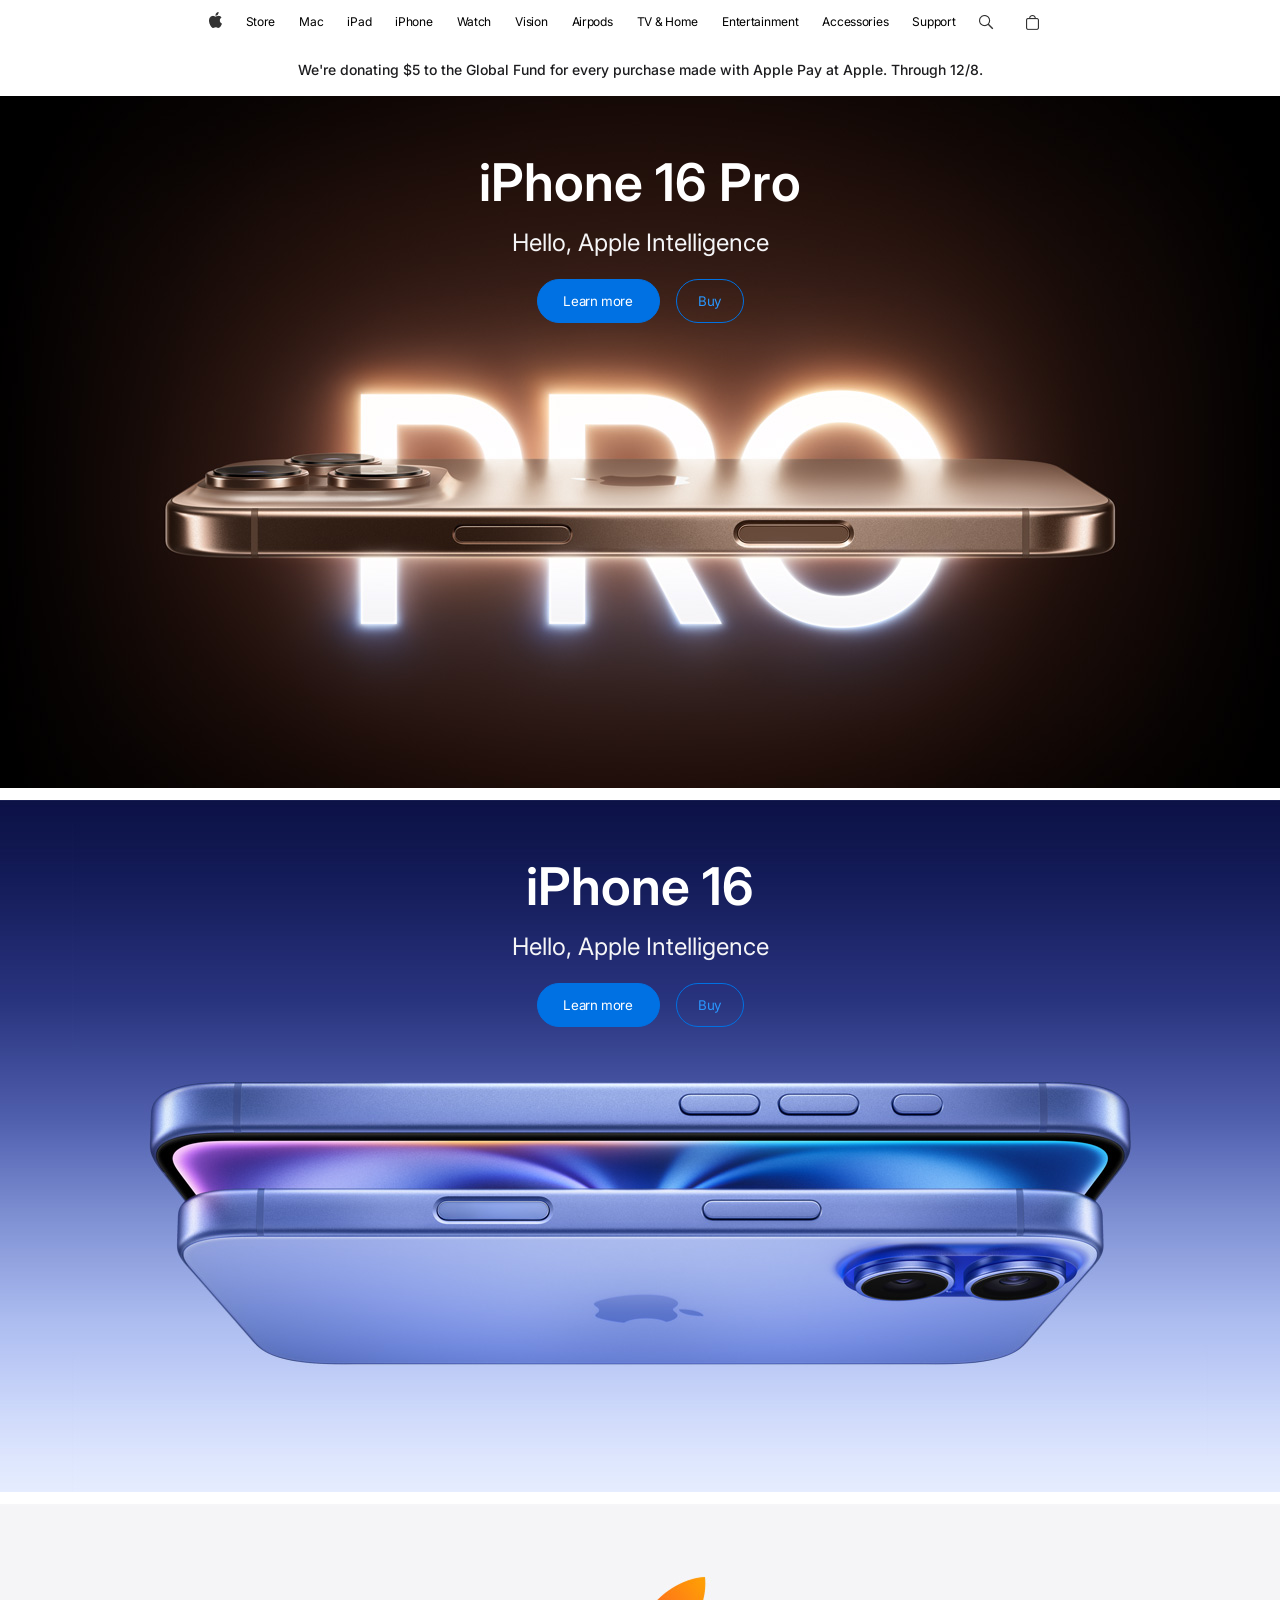
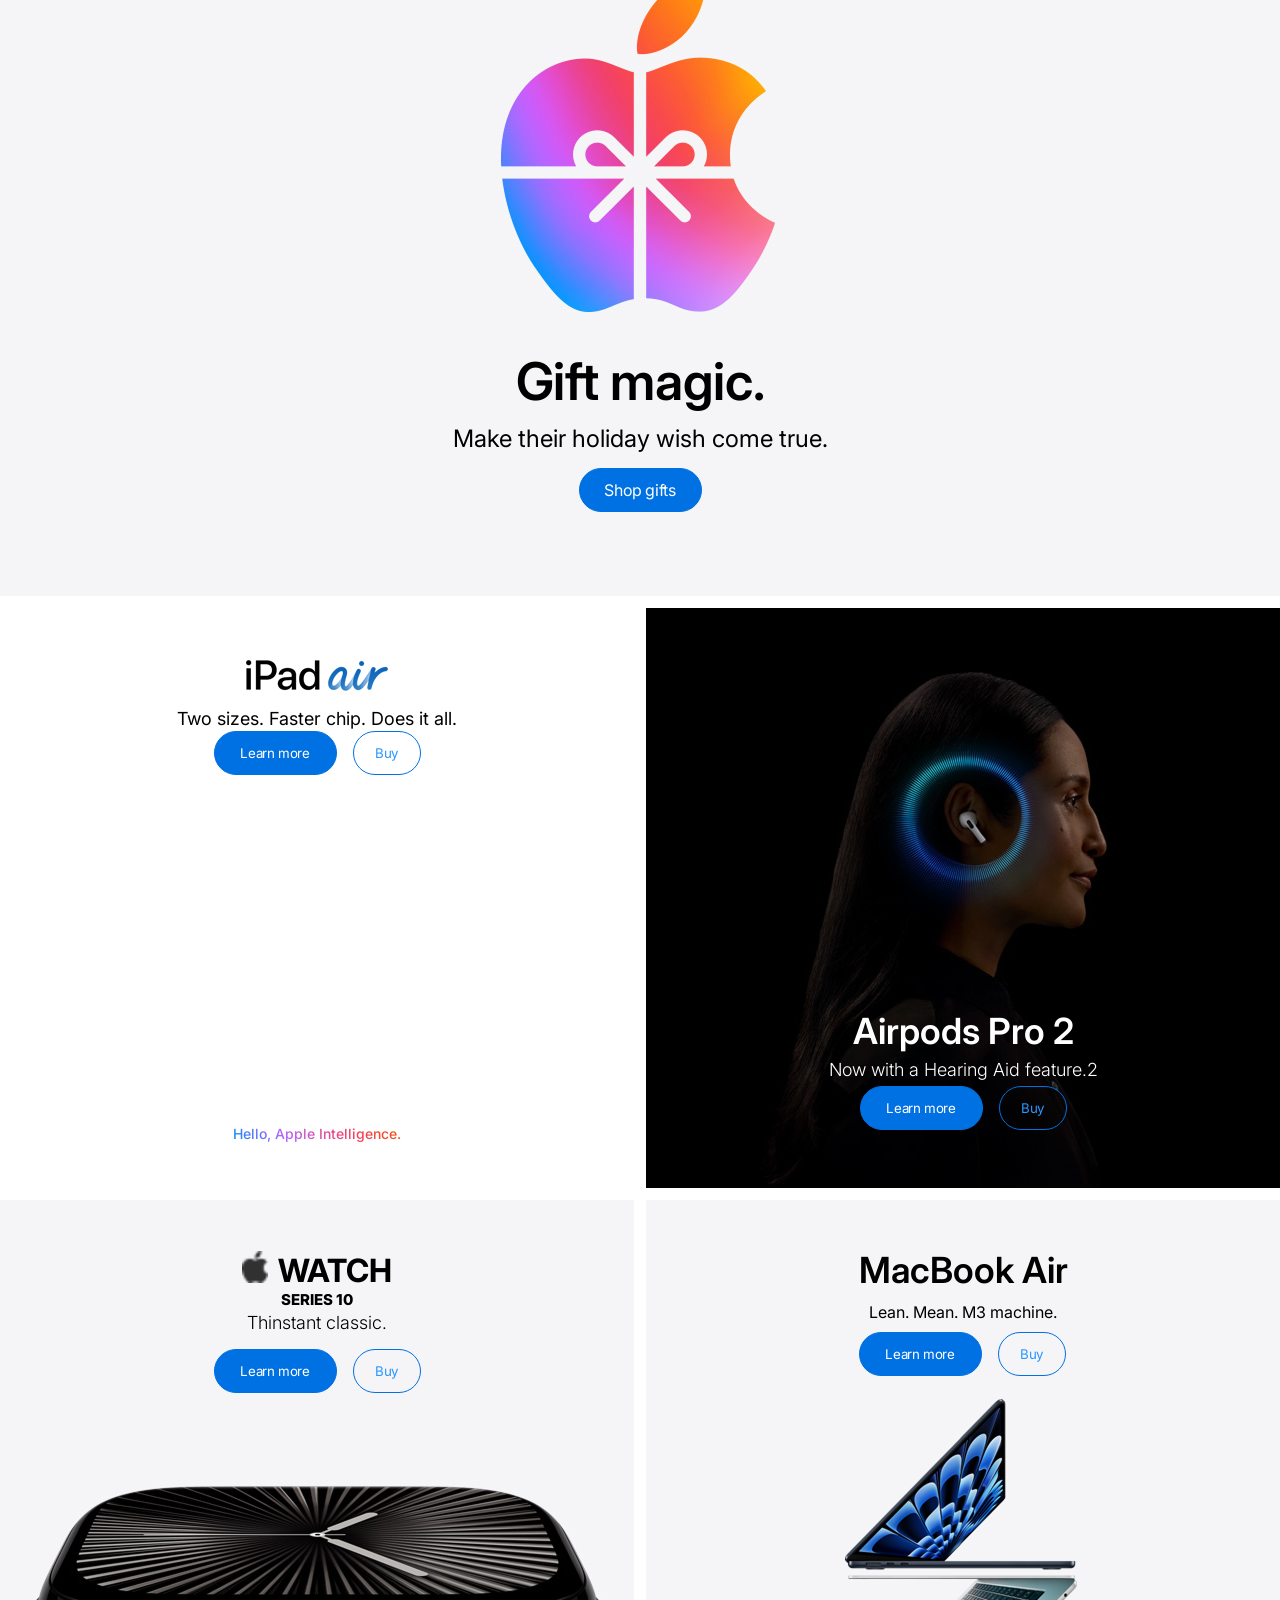
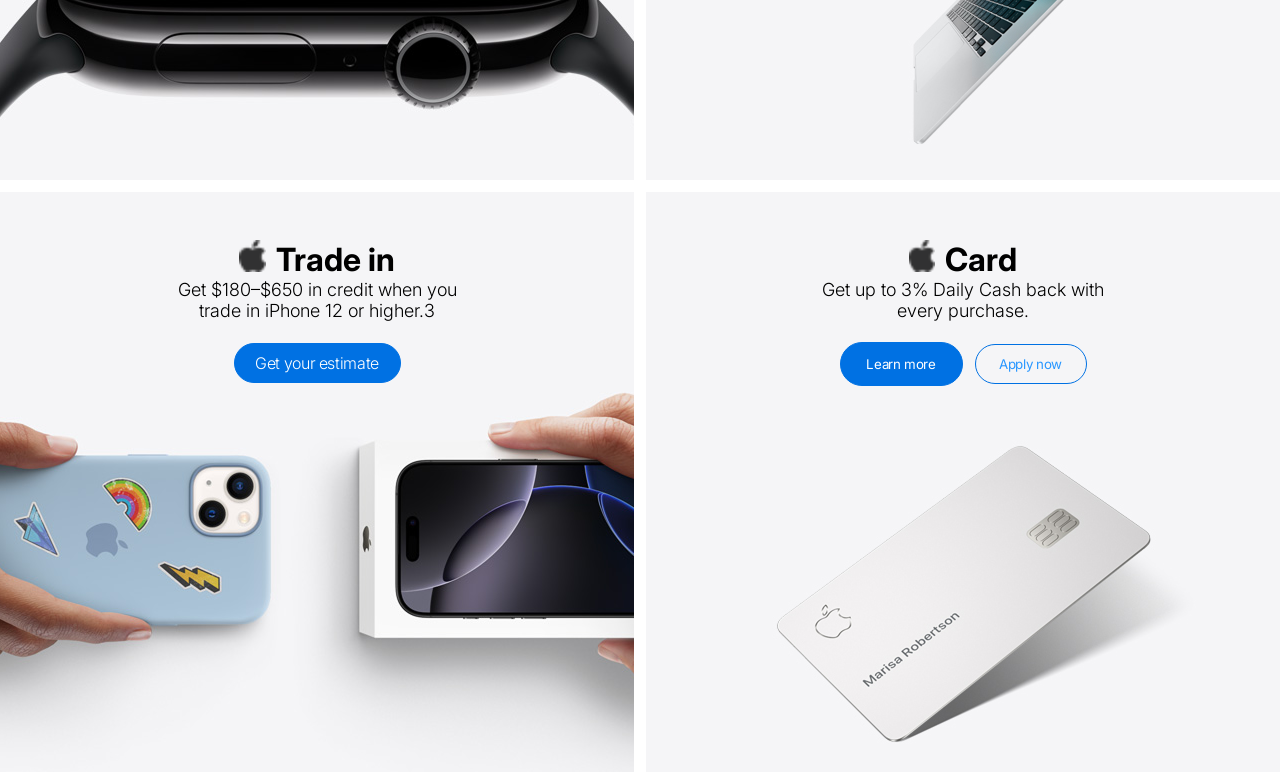
==== commit 6799c894: "gerte" ====
--- a/index.html
+++ b/index.html
@@ -37,7 +37,7 @@
         <div class="header__Icon center">
           <img src="/images/Vector (1).png" alt="vector1" />
         </div>
-        <div class="header_shoppingIcon center">
+        <div class="header__icon center">
           <img src="/images/Vector (2).png" alt="vector2" />
         </div>
         <div class="header__icon center">
@@ -112,14 +112,10 @@
     </section>
     <div class="product-container">
       <div class="product1" style="--image-url: url(./images/figure.png)">
-        <div class="product-title-image">
-          <img src="/images/Heading 3.png" alt="iPadair" />
+        <div class="product-title-image iPadair">
         </div>
         <p class="product-subHead">Two sizes. Faster chip. Does it all.</p>
-        <div
-          class="iphone16-pro__border2 align-center"
-          style="margin: 16px; padding: 0"
-        >
+        <div class="iphone16-pro__border2 align-center" style="padding: 0">
           <div class="iphone16-pro__border_2 align-center">
             <button class="button button--primary">Learn more</button>
           </div>
@@ -246,7 +242,7 @@
         </div>
       </div>
     </div>
-    <div class="media-carousel">
+    <!-- <div class="media-carousel">
       <div
         id="item1"
         class="carousel-slide"
@@ -450,11 +446,7 @@
             style="background-image: url(images/slider/4.jpg)"
           >
             <div class="slider-image-full" style="">
-              <!-- <img
-                class="slider-image"
-                src=""
-                alt="6 Weeks to Restart Your Fitness"
-              /> -->
+        
             </div>
             <p class="slider-caption">6 Weeks to Restart Your Fitness</p>
             <div class="slider-overlay">
@@ -556,6 +548,6 @@
           </div>
         </div>
       </div>
-    </div>
+    </div> -->
   </body>
 </html>
--- a/index.css
+++ b/index.css
@@ -41,8 +41,7 @@
   display: none;
 }
 .icons {
-  flex-direction: row;
-  column-gap: 24px;
+  column-gap: 32px;
 }
 .header__link {
   color: rgba(0, 0, 0, 1);
@@ -57,10 +56,9 @@
   text-decoration: none;
 }
 .donation__banner {
-  width: 1920;
-  height: 52;
+  width: 100%;
+  height: 52px;
   gap: 4px;
-
   position: relative;
   top: 44px;
   text-align: center;
@@ -250,6 +248,7 @@
   background: var(--image-url) center / cover no-repeat;
 }
 .product-title-image {
+  background-image: url(/images/Heading3.png);
   width: 430px;
   height: 33px;
   margin-top: 50px;
@@ -280,7 +279,7 @@
   -webkit-text-fill-color: transparent;
   color: transparent;
   background-clip: text;
-  margin-top: 300px;
+  margin-top: 350px;
   font-family: "Inter" serif;
   font-weight: 500;
   font-style: Medium;
@@ -597,6 +596,7 @@
     display: block;
   }
   .header {
+    padding: 16px;
     height: 48px;
     justify-content: space-between;
   }
@@ -606,12 +606,65 @@
   .header__icons {
     column-gap: 0;
   }
-
-  .header__icon {
-    width: 48px;
-  }
-
   .header__icon--image--menu {
     display: block;
   }
-}
+  /* donation banner */
+  .donation__banner {
+    margin-top: 48px;
+    padding-block: 12px;
+  }
+  /* hero container */
+  .iphone16-pro {
+    background-image: url(/images/iphone16-pro.png);
+  }
+  .hero__container {
+    height: 650px;
+    background-size: cover;
+  }
+  .iphone16-pro__border {
+    font-size: 40px;
+  }
+  .hero-subhead {
+    margin-block: 4px 16px;
+  }
+}
+@media (max-width: 768px) {
+  .hero__container {
+    width: 768px;
+    height: 650px;
+    background-size: cover;
+  }
+  .iphone16-pro {
+    background-image: url(/images/768px/Figure768px.png);
+  }
+  .iphone16 {
+    background-image: url(/images/768px/Figure768.png);
+  }
+  .product-container {
+    grid-auto-rows: 490px;
+  }
+  .donation__banner {
+    height: 58px;
+    padding-block: 12px;
+    align-items: center;
+    justify-content: center;
+    text-align: center;
+    padding-left: 50px;
+  }
+  .product-title-image {
+    background-image: url(/images/768px/ipadair.png);
+    width: 180px;
+    height: 33px;
+    padding-block: 30px 12px;
+    background-repeat: no-repeat;
+  }
+  .product-bottom {
+    margin-top: 300px;
+  }
+  .product-subHead {
+    margin-top: 0px;
+  }
+  .product-container {
+  }
+}
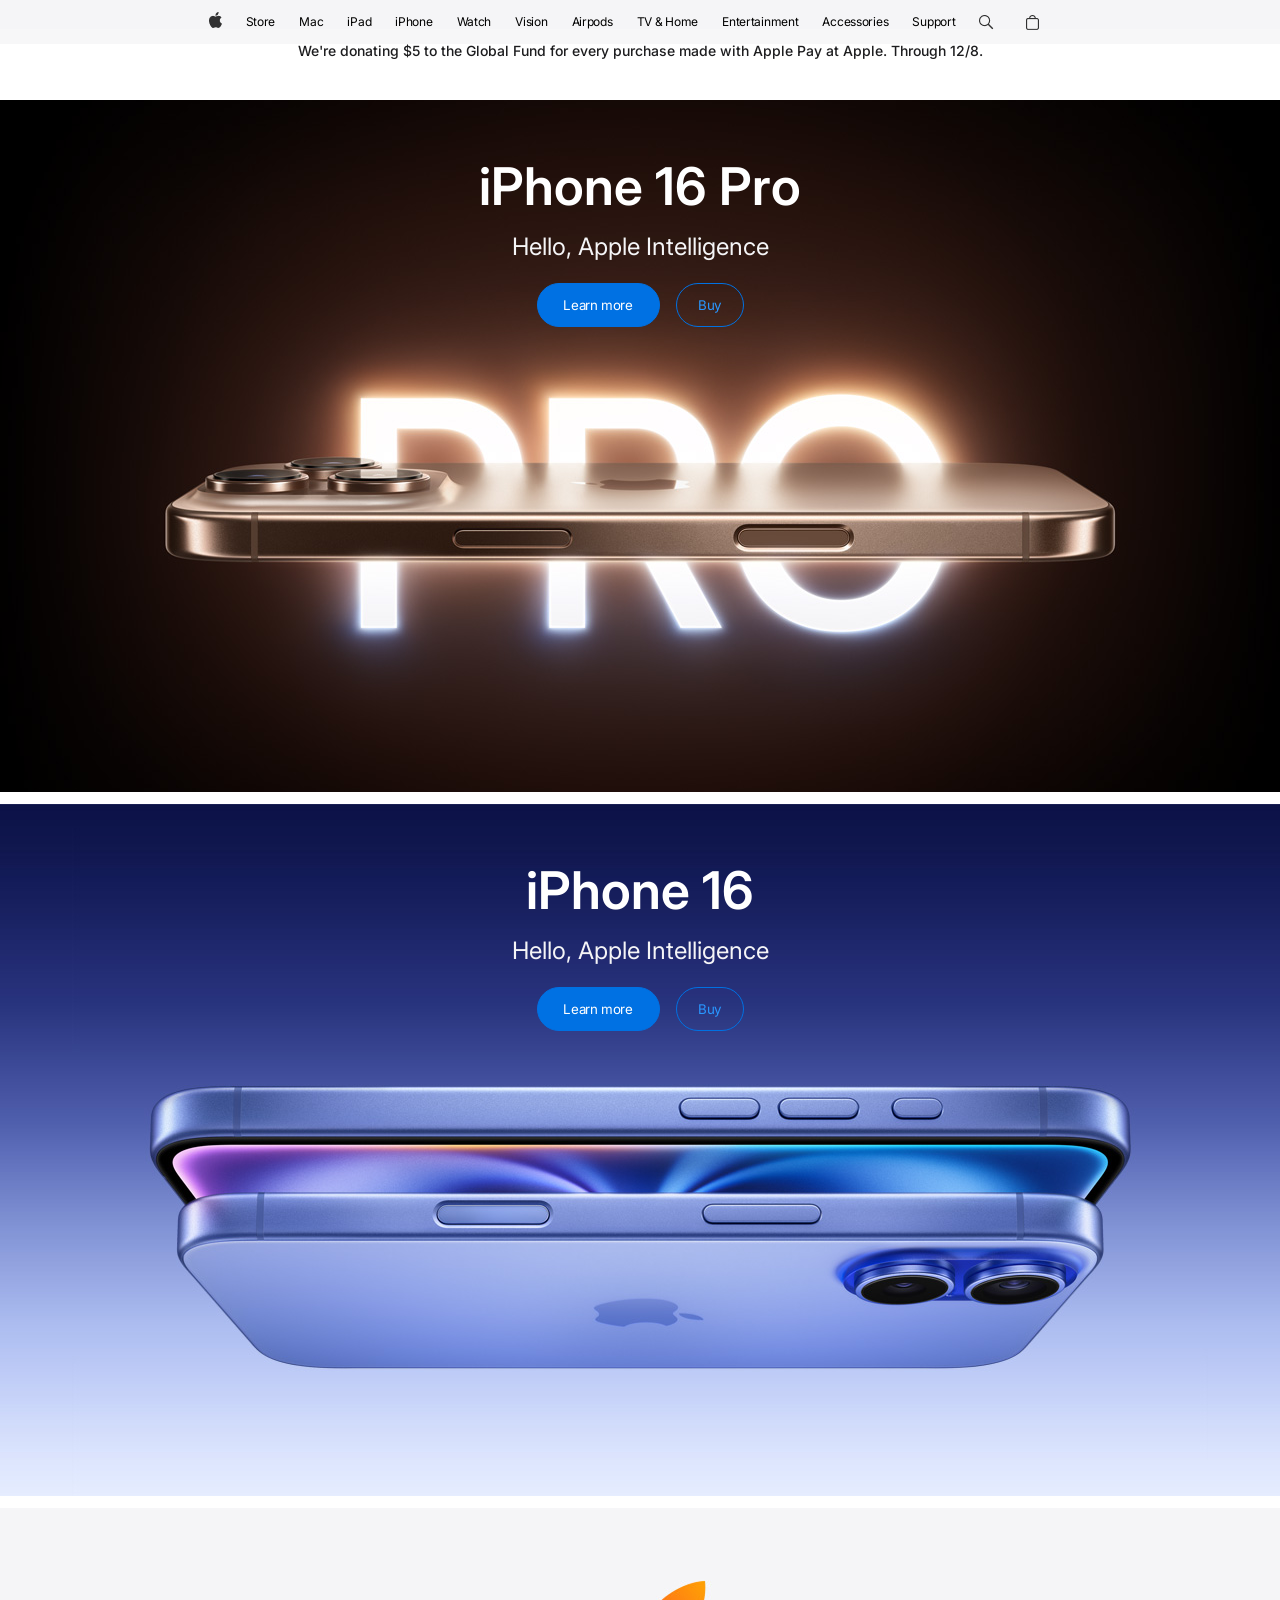
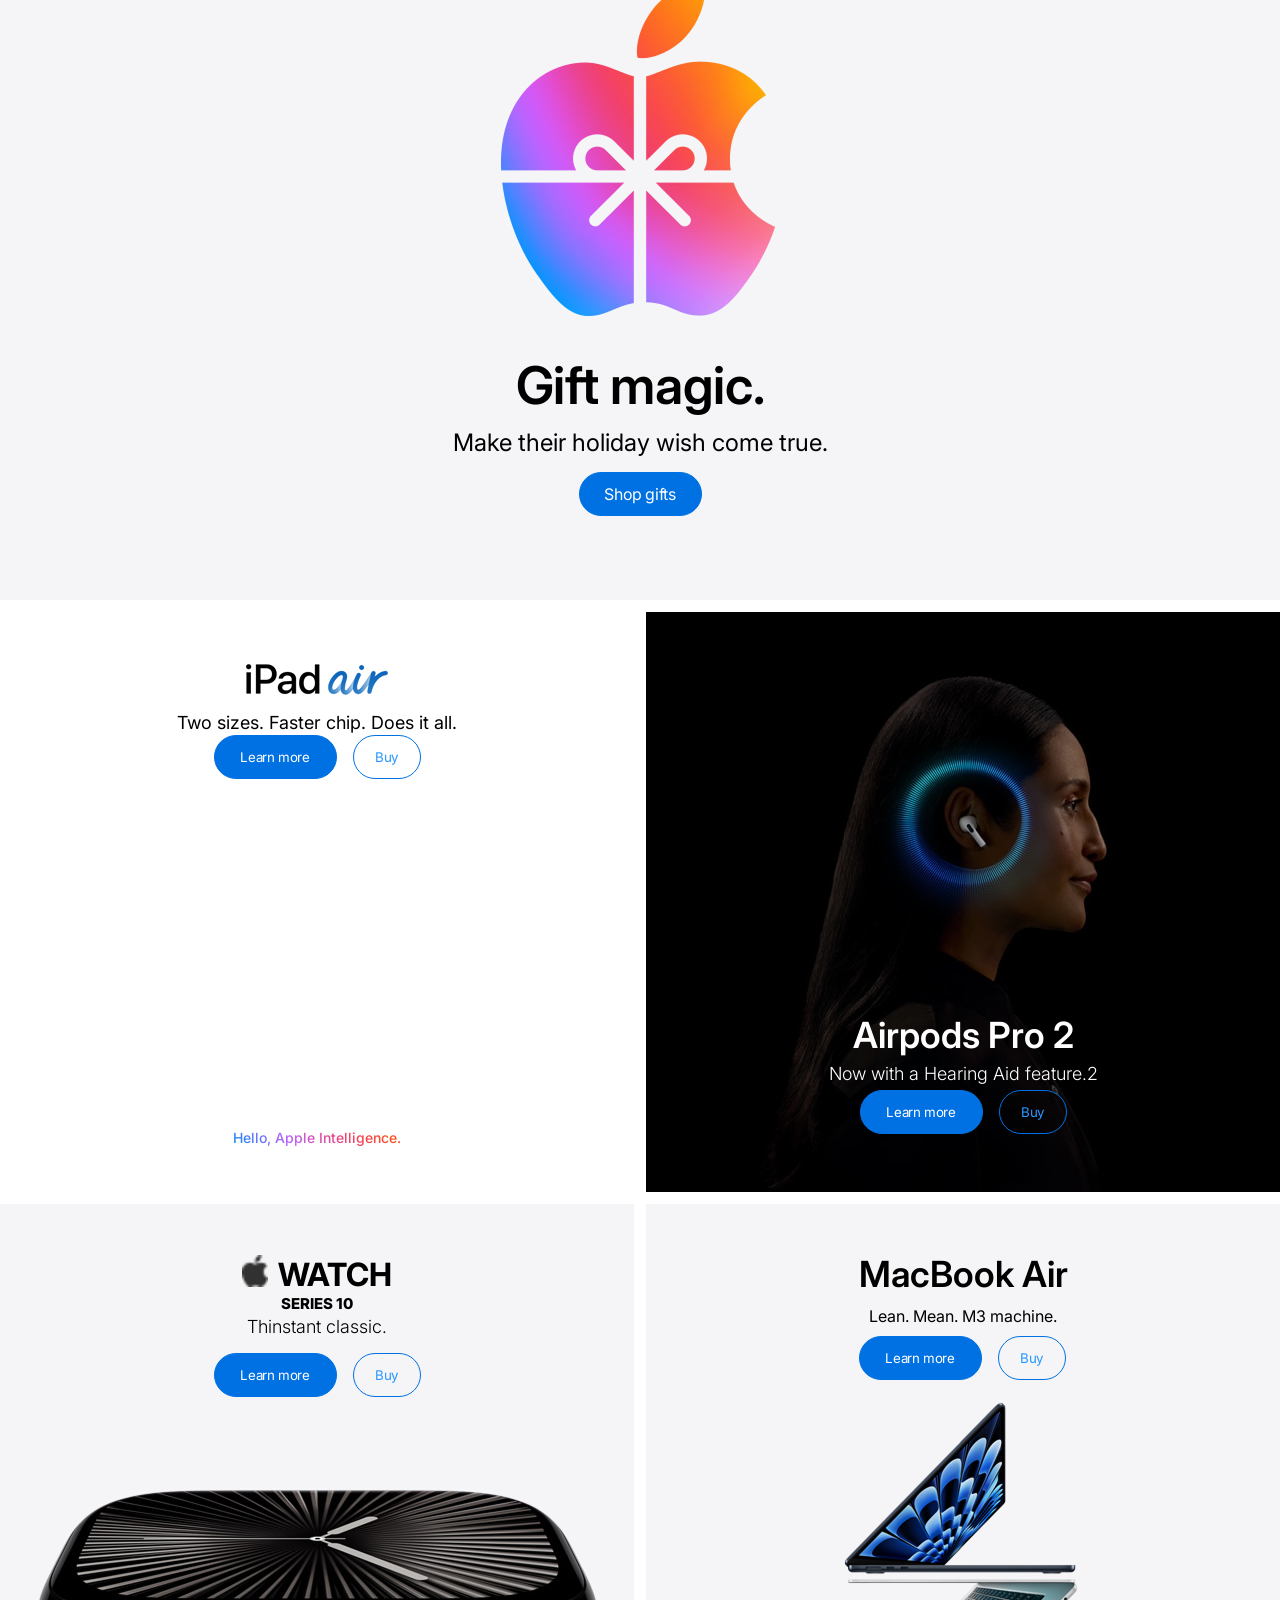
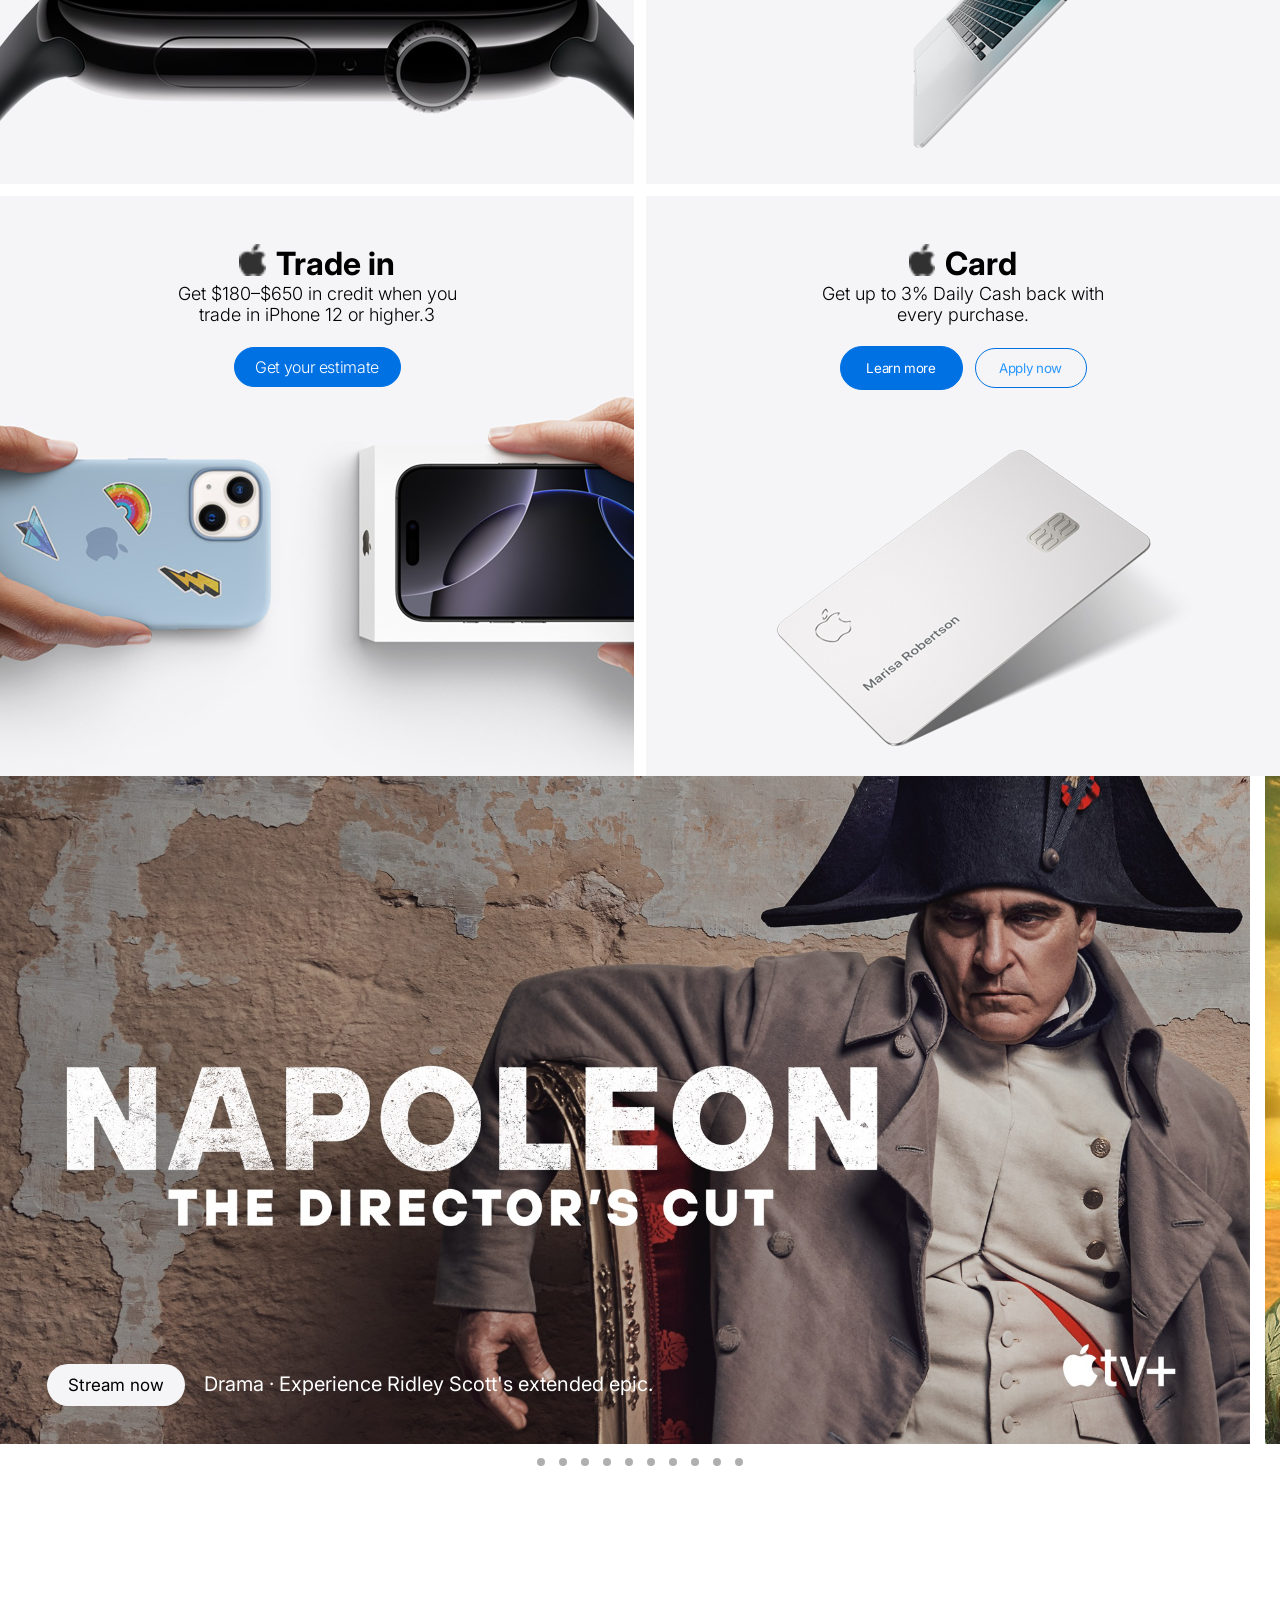
==== commit 5604c4ba: "odoo store edr" ====
--- a/index.html
+++ b/index.html
@@ -4,7 +4,7 @@
     <meta charset="UTF-8" />
     <meta name="viewport" content="width=device-width, initial-scale=1.0" />
     <title>apple</title>
-    <link rel="stylesheet" href="index.css" />
+    <link rel="stylesheet" href="style.css" />
     <style>
       .container {
         max-width: 1920px;
@@ -49,14 +49,14 @@
         </div>
       </div>
     </header>
-    <div class="donation__banner">
+    <div class="donation__banner center">
       We're donating $5 to the Global Fund for every purchase made with Apple
       Pay at Apple. Through 12/8.
     </div>
     <section class="section1">
       <div>
         <div class="hero__container iphone16-pro">
-          <div class="iphone16-pro__border">
+          <div class="iphone16-pro__border marginTop">
             <div class="iphone16-pro__border1 align-center">
               <p class="iphone16-pro1">iPhone 16 Pro</p>
               <p class="iphone16-pro2">
@@ -112,8 +112,7 @@
     </section>
     <div class="product-container">
       <div class="product1" style="--image-url: url(./images/figure.png)">
-        <div class="product-title-image iPadair">
-        </div>
+        <div class="product-title-image iPadair"></div>
         <p class="product-subHead">Two sizes. Faster chip. Does it all.</p>
         <div class="iphone16-pro__border2 align-center" style="padding: 0">
           <div class="iphone16-pro__border_2 align-center">
@@ -242,7 +241,7 @@
         </div>
       </div>
     </div>
-    <!-- <div class="media-carousel">
+    <div class="media-carousel">
       <div
         id="item1"
         class="carousel-slide"
@@ -445,9 +444,7 @@
             class="slider-content"
             style="background-image: url(images/slider/4.jpg)"
           >
-            <div class="slider-image-full" style="">
-        
-            </div>
+            <div class="slider-image-full" style=""></div>
             <p class="slider-caption">6 Weeks to Restart Your Fitness</p>
             <div class="slider-overlay">
               <button class="slider-button">Listen Now</button>
@@ -548,6 +545,6 @@
           </div>
         </div>
       </div>
-    </div> -->
+    </div>
   </body>
 </html>
--- a/style.css
+++ b/style.css
@@ -0,0 +1,714 @@
+@import url("https://fonts.googleapis.com/css2?family=Bebas+Neue&family=Hanuman:wght@100..900&family=Inter:ital,opsz,wght@0,14..32,100..900;1,14..32,100..900&family=Montserrat:ital,wght@0,100..900;1,100..900&display=swap");
+
+* {
+  margin: 0;
+  padding: 0;
+  box-sizing: border-box;
+  font-family: "Inter", serif;
+}
+html {
+  scroll-behavior: smooth;
+}
+body {
+  width: 100%;
+  display: block;
+  background: linear-gradient(180deg, #f5f5f7 0.59%, #ffffff 0.59%);
+  background-position: center;
+}
+.center {
+  display: flex;
+  justify-content: center;
+  align-items: center;
+}
+.header {
+  background: rgba(245, 245, 247, 0.8);
+  z-index: 10;
+  width: 100%;
+  height: 44px;
+  column-gap: 24px;
+  position: fixed;
+  top: 0;
+}
+.header__icon {
+  column-gap: 48px;
+}
+.border {
+  width: 30px;
+  height: 40px;
+}
+.header__icon--image--menu {
+  display: none;
+}
+.icons {
+  column-gap: 32px;
+}
+.header__link {
+  color: rgba(0, 0, 0, 1);
+  font-family: "Inter", serif;
+  font-weight: 400;
+  font-size: 12px;
+  line-height: 60px;
+  letter-spacing: -0.28px;
+  text-align: center;
+  vertical-align: middle;
+  white-space: nowrap;
+  text-decoration: none;
+}
+.donation__banner {
+  height: 52px;
+  font-family: "Inter";
+  font-weight: 500;
+  color: #1d1d1f;
+  font-size: 14px;
+  text-align: center;
+  vertical-align: middle;
+  width: 100%;
+  text-align: center;
+  padding: 50px 0px;
+  margin: auto;
+}
+.section1 {
+  background-position: center;
+  flex-direction: column;
+  background-size: cover;
+  display: flex;
+}
+
+.hero__container {
+  width: 100vw;
+  height: 692px;
+  margin-bottom: 12px;
+  display: flex;
+  justify-content: center;
+  background-position: center;
+}
+.align-center {
+  display: flex;
+  justify-content: center;
+  text-align: center;
+}
+.iphone16-pro {
+  background-image: url(/images/iphone16-pro.png);
+  background-size: cover;
+}
+.iphone16-pro__border {
+  gap: 20px;
+  width: 405px;
+  height: 172px;
+  margin-top: 55px;
+  display: flex;
+  align-items: center;
+  justify-content: center;
+  flex-direction: column;
+}
+.iphone16-pro1 {
+  width: 405px;
+  height: 60px;
+  font-family: "Inter", serif;
+  font-weight: 600;
+  font-size: 52px;
+  text-align: center;
+  vertical-align: middle;
+  color: white;
+}
+.iphone16-pro2 {
+  width: 405px;
+  height: 32px;
+  font-family: "Inter", serif;
+  font-weight: 400;
+  font-size: 24px;
+  line-height: 32px;
+  letter-spacing: 0px;
+  text-align: center;
+  vertical-align: middle;
+  color: rgba(245, 245, 247, 1);
+}
+.iphone16-pro__border1 {
+  width: 405px;
+  height: 108px;
+  flex-direction: column;
+  gap: 16px;
+}
+.iphone16-pro__border2 {
+  width: 207px;
+  height: 44px;
+  gap: 16px;
+}
+.iphone16-pro__border_2 {
+  width: 123px;
+  height: 44px;
+  border-radius: 44px;
+}
+.iphone16-pro__border__2 {
+  width: 68px;
+  height: 44px;
+}
+.button--primary {
+  color: #fff;
+  background-color: #0071e3;
+  cursor: pointer;
+  text-decoration: none;
+  border: solid #0071e3 1px;
+  width: 100%;
+  justify-content: center;
+  border-radius: 99px;
+}
+.button {
+  line-height: 20px;
+  letter-spacing: -0.37px;
+  align-items: center;
+  align-content: center;
+}
+.button--secondary {
+  color: #2997ff;
+  cursor: pointer;
+  text-decoration: none;
+  border: solid #0071e3 1px;
+  width: 100%;
+  display: flex;
+  justify-content: center;
+  border-radius: 99px;
+  background-color: transparent;
+}
+.iphone16 {
+  background-image: url(/images/iphone16.png);
+}
+.gift-magic {
+  background-image: url(/images/gift-magic.png);
+}
+
+.gift__border {
+  width: 100%;
+  height: 164px;
+  display: flex;
+  flex-direction: column;
+  align-items: center;
+  justify-content: center;
+  margin-top: 446px;
+}
+.gift__border1 {
+  height: 104px;
+  width: auto;
+  margin-bottom: 12px;
+}
+.gift__border2 {
+  height: 60px;
+  width: auto;
+
+  margin-bottom: 12px;
+  font-family: "Inter", serif;
+  font-weight: 600;
+  font-size: 52px;
+  line-height: 60px;
+  letter-spacing: -0.28px;
+  text-align: center;
+  vertical-align: middle;
+}
+.gift__border3 {
+  height: 32px;
+
+  font-family: "Inter", serif;
+  font-weight: 400;
+  font-style: "Regular";
+  font-size: 24px;
+}
+/* product container */
+.product-container {
+  gap: 12px;
+  display: grid;
+  column-gap: 12px;
+  grid-auto-rows: 580px;
+  grid-template-columns: repeat(2, 1fr);
+}
+.product {
+  display: flex;
+  align-items: center;
+  flex-direction: column;
+  background: var(--image-url) center / cover no-repeat;
+  padding-block: 48px 58px;
+  gap: 6px;
+}
+.product1 {
+  display: flex;
+  align-items: center;
+  flex-direction: column;
+  background: var(--image-url) center / cover no-repeat;
+}
+.product-title-image {
+  background-image: url(/images/Heading3.png);
+  width: 430px;
+  height: 33px;
+  margin-top: 50px;
+}
+.product-subHead {
+  width: 322px;
+  height: 25px;
+  font-family: "Inter", serif;
+  margin-top: 15px;
+  font-weight: 400;
+  font-size: 18px;
+  line-height: 25px;
+  letter-spacing: 0px;
+  text-align: center;
+  vertical-align: middle;
+}
+.product-bottom {
+  width: 168px;
+  height: 18px;
+  background: -webkit-linear-gradient(
+    45deg,
+    #0090f7 0%,
+    #ba62fc 33.33%,
+    #f2416b 66.67%,
+    #f55600 100%
+  );
+  -webkit-background-clip: text;
+  -webkit-text-fill-color: transparent;
+  color: transparent;
+  background-clip: text;
+  margin-top: 350px;
+  font-family: "Inter" serif;
+  font-weight: 500;
+  font-style: Medium;
+  font-size: 14px;
+  line-height: 18px;
+  letter-spacing: 0%;
+  text-align: center;
+  vertical-align: middle;
+}
+.product-title {
+  font-weight: 600;
+  font-size: 36px;
+  color: white;
+}
+.productBottom {
+  justify-content: flex-end;
+}
+.product-Subhead {
+  font-weight: 300;
+  font-size: 18px;
+  font-family: "Inter", serif;
+  color: white;
+}
+.iwatch__Border {
+  display: flex;
+  justify-content: center;
+  align-content: center;
+  align-items: center;
+  flex-direction: column;
+  gap: 10px;
+
+  width: 322px;
+  height: 146px;
+}
+.iwatch__Border1 {
+  width: 322px;
+  height: 90px;
+  display: flex;
+  justify-content: center;
+  flex-direction: column;
+  align-items: center;
+}
+.iwatch__Border2 {
+  width: 152px;
+  height: 61px;
+  opacity: 1;
+  gap: 4px;
+}
+.iwatch__Border3 {
+  width: 152px;
+  height: 39px;
+  opacity: 1;
+  gap: 10px;
+  display: flex;
+  justify-content: center;
+}
+.iwatch__Border3-1 {
+  width: 152px;
+
+  height: 18px;
+  opacity: 1;
+}
+.series-10 {
+  font-weight: 800;
+  font-size: 15px;
+}
+.iphoneLogo {
+  width: 26.35293960571289px;
+  height: 32px;
+}
+.border-title {
+  font-weight: 700;
+  font-size: 32px;
+}
+.iwatch__Border1-1 {
+  width: 322px;
+  height: 25px;
+}
+.Thinstant-classic {
+  font-weight: 300;
+  font-family: "Inter", sans-serif;
+  font-size: 18px;
+}
+.imac__Border1 {
+}
+.imac-border-title {
+  font-weight: 600;
+  font-size: 36px;
+  font-family: "Inter", sans-serif;
+}
+.Lean-Mean {
+  margin: 10px;
+}
+.trade-in {
+  width: 322px;
+  height: 146px;
+
+  display: flex;
+  gap: 12px;
+  flex-direction: column;
+  align-items: center;
+}
+.trade-in-border {
+  height: 93px;
+  display: flex;
+  flex-direction: column;
+  text-align: center;
+}
+.trade-in-border1 {
+  height: 39px;
+  display: flex;
+  justify-content: center;
+  gap: 10px;
+}
+.trade-title {
+  font-weight: 700;
+  font-size: 32px;
+  font-family: "Inter", sans-serif;
+}
+.trade-in-subhead {
+  font-weight: 300;
+  font-size: 18px;
+  font-family: "Inter", sans-serif;
+}
+.font__style {
+  font-weight: 300;
+  font-family: "Inter", sans-serif;
+  font-size: 16px;
+}
+.trade--border {
+  width: 167px;
+  height: 40px;
+  border-radius: 44px;
+}
+.button--Apply-now {
+  color: #2997ff;
+  cursor: pointer;
+  text-decoration: none;
+  border: solid #0071e3 1px;
+  width: 112px;
+  height: 40px;
+  display: flex;
+  justify-content: center;
+  border-radius: 99px;
+  background-color: transparent;
+}
+.learn-more-apply-now-border {
+  display: flex;
+  flex-direction: row;
+  gap: 12px;
+  justify-content: center;
+  align-items: center;
+}
+.media-carousel {
+  width: 100%;
+  display: flex;
+  column-gap: 15px;
+  overflow-x: scroll;
+  align-items: center;
+  scrollbar-width: none;
+  scroll-behavior: smooth;
+  scroll-snap-type: x mandatory;
+}
+.carousel-slide {
+  width: 1250px;
+  height: 668px;
+  color: white;
+  flex-shrink: 0;
+  font-size: 20px;
+  position: relative;
+  scroll-snap-align: center;
+  background: var(--background-image) center / cover no-repeat;
+}
+.carousel-info {
+  left: 47px;
+  bottom: 38px;
+  position: absolute;
+}
+.carousel-info-button {
+  border: none;
+  cursor: pointer;
+  font-size: 17px;
+  padding: 11px 21px;
+  margin-right: 14px;
+  border-radius: 999px;
+  background-color: #f5f5f7;
+}
+.bullets {
+  display: flex;
+  margin-top: 14px;
+  justify-content: center;
+}
+.bullet {
+  width: 8px;
+  height: 8px;
+  opacity: 0.75;
+  background-color: rgba(0, 0, 0, 0.42);
+  margin-inline: 7px;
+  border-radius: 50%;
+  transition: opacity 250ms;
+}
+
+.slider-wrapper {
+  width: 100%;
+  overflow: hidden;
+  height: var(--height);
+  padding-top: 12px;
+  --width: 417px;
+  --height: 236px;
+  --quantity: 9.44;
+}
+.slider {
+  width: 100%;
+  display: flex;
+  position: relative;
+  min-width: calc(var(--width) * var(--quantity));
+}
+.slider-item {
+  left: 100%;
+  position: absolute;
+  width: var(--width);
+  height: var(--height);
+  transition: filter 0.5s;
+  background-color: var(--bg-color);
+  animation: slider 60s linear infinite;
+  animation-delay: calc((56.5s / var(--quantity)) * (var(--item) - 6.5));
+}
+.slider-content {
+  width: 100%;
+  height: 100%;
+  display: flex;
+  column-gap: 15px;
+  font-weight: bold;
+  position: relative;
+  align-items: center;
+  color: var(--color);
+  background-size: cover;
+}
+.slider-button {
+  opacity: 0;
+  border: none;
+  margin-top: 20px;
+  padding: 7px 15px;
+  border-radius: 999px;
+  background-color: white;
+}
+.slider:hover .slider-item {
+  filter: grayscale(1);
+  animation-play-state: paused;
+}
+.slider .slider-item:hover {
+  filter: grayscale(0);
+}
+.slider-image-small {
+  width: 196px;
+  height: 196px;
+  overflow: hidden;
+  margin-left: 15px;
+  border-radius: 8px;
+}
+.slider-image-full {
+  background-image: var(--background-image);
+  background-size: cover;
+  width: 100%;
+  height: 100%;
+}
+.slider-image-full img {
+  width: 100%;
+  height: 100%;
+  object-fit: cover;
+}
+.slider .slider-item:hover {
+  filter: grayscale(0);
+}
+.slider-item:hover .slider-button {
+  opacity: 1;
+  margin-top: 0;
+  transition: all 0.3s ease;
+}
+.slider-item:hover .slider-overlay {
+  opacity: 1;
+  transition: all 0.3s ease-in;
+}
+
+.slider-caption {
+  left: 15px;
+  bottom: 30px;
+  color: white;
+  font-weight: bold;
+  position: absolute;
+}
+.slider-overlay {
+  inset: 0;
+  opacity: 0;
+  display: flex;
+  position: absolute;
+  align-items: center;
+  justify-content: center;
+  background-color: rgba(0, 0, 0, 0.2);
+}
+
+@keyframes slider {
+  from {
+    left: 100%;
+  }
+  to {
+    left: calc(var(--width) * -1);
+  }
+}
+
+@media (max-width: 1024px) {
+  /* header section */
+  .header__icon--image--menu {
+    display: block;
+  }
+  .header {
+    padding: 16px;
+    height: 48px;
+    justify-content: space-between;
+  }
+  .header__link {
+    display: none;
+  }
+  .header__icons {
+    column-gap: 0;
+  }
+  .header__icon--image--menu {
+    display: block;
+  }
+  /* hero container */
+  .iphone16-pro {
+    background-image: url(/images/iphone16-pro.png);
+  }
+  .hero__container {
+    width: 100%;
+    height: 650px;
+    background-size: cover;
+  }
+  .iphone16-pro__border {
+    font-size: 40px;
+  }
+  .hero-subhead {
+    margin-block: 4px 16px;
+  }
+}
+@media (max-width: 768px) {
+  .hero__container {
+    width: 100%;
+    height: 650px;
+    background-size: cover;
+  }
+  .iphone16-pro {
+    background-image: url(/images/768px/Figure768px.png);
+  }
+  .iphone16 {
+    background-image: url(/images/768px/Figure768.png);
+  }
+  .product-container {
+    grid-auto-rows: 490px;
+    grid-template-columns: repeat(2, minmax(49%, 1fr));
+  }
+  .donation__banner {
+    height: 58px;
+    padding-block: 12px;
+    text-align: center;
+    /* padding-left: 50px; */
+  }
+  .product-title-image {
+    background-image: url(/images/768px/ipadair.png);
+    width: 180px;
+    height: 33px;
+    padding-block: 30px 12px;
+    background-repeat: no-repeat;
+  }
+  .product-bottom {
+    margin-top: 300px;
+  }
+  .product-subHead {
+    margin-top: 0px;
+  }
+  .product-title {
+    font-size: 30px;
+    font-weight: 700;
+  }
+  .product-subhead {
+    font-size: 18px;
+  }
+  .carousel-slide {
+    width: 689px;
+    height: 368px;
+  }
+}
+@media (max-width: 390px) {
+  .hero__container {
+    height: 500px;
+  }
+  .iphone16-pro {
+    background-image: url(/images/390px/iphone16-pro-390px.png);
+    width: 100%;
+    height: 500px;
+    display: flex;
+  }
+  .iphone16-pro__border {
+    justify-content: flex-end;
+  }
+  .marginTop {
+    margin-top: 250px;
+  }
+  .gift__border {
+    position: relative;
+    bottom: 120px;
+  }
+  .hero__container {
+    display: flex;
+    justify-content: flex-end;
+  }
+  .iphone16 {
+    background-image: url(/images/390px/iphone16-30px.png);
+  }
+  .hero__container {
+    width: 100%;
+    height: 500px;
+    background-size: cover;
+    background-position: center;
+  }
+  .product-container {
+    display: grid;
+    width: 100%;
+    grid-template-columns: 1fr;
+    grid-template-columns: repeat(1, minmax(280px, 1fr));
+    gap: 12px;
+    background-size: cover;
+  }
+  .carousel-slide {
+    width: 274px;
+    height: 495px;
+  }
+  background-size: cover;
+  .button {
+    padding: 8px 16px;
+  }
+  .donation__banner {
+    height: 73px;
+  }
+}
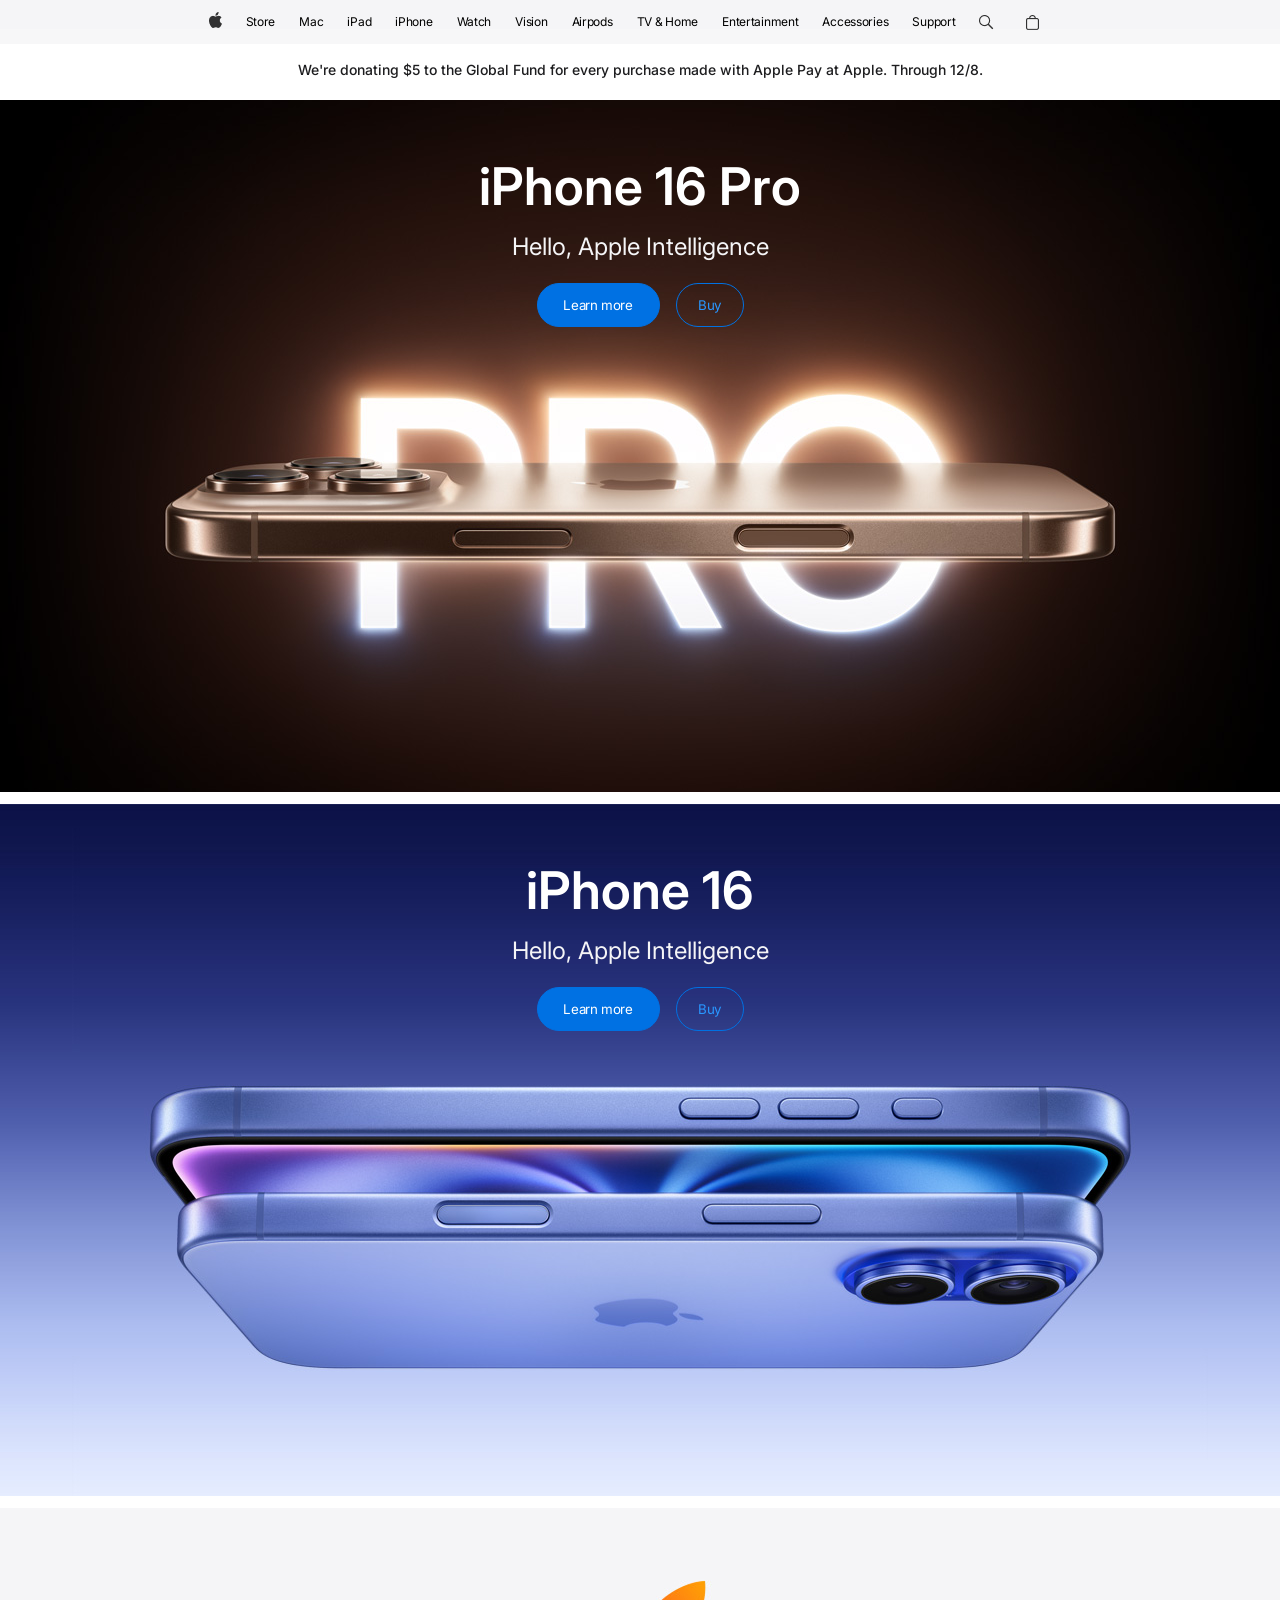
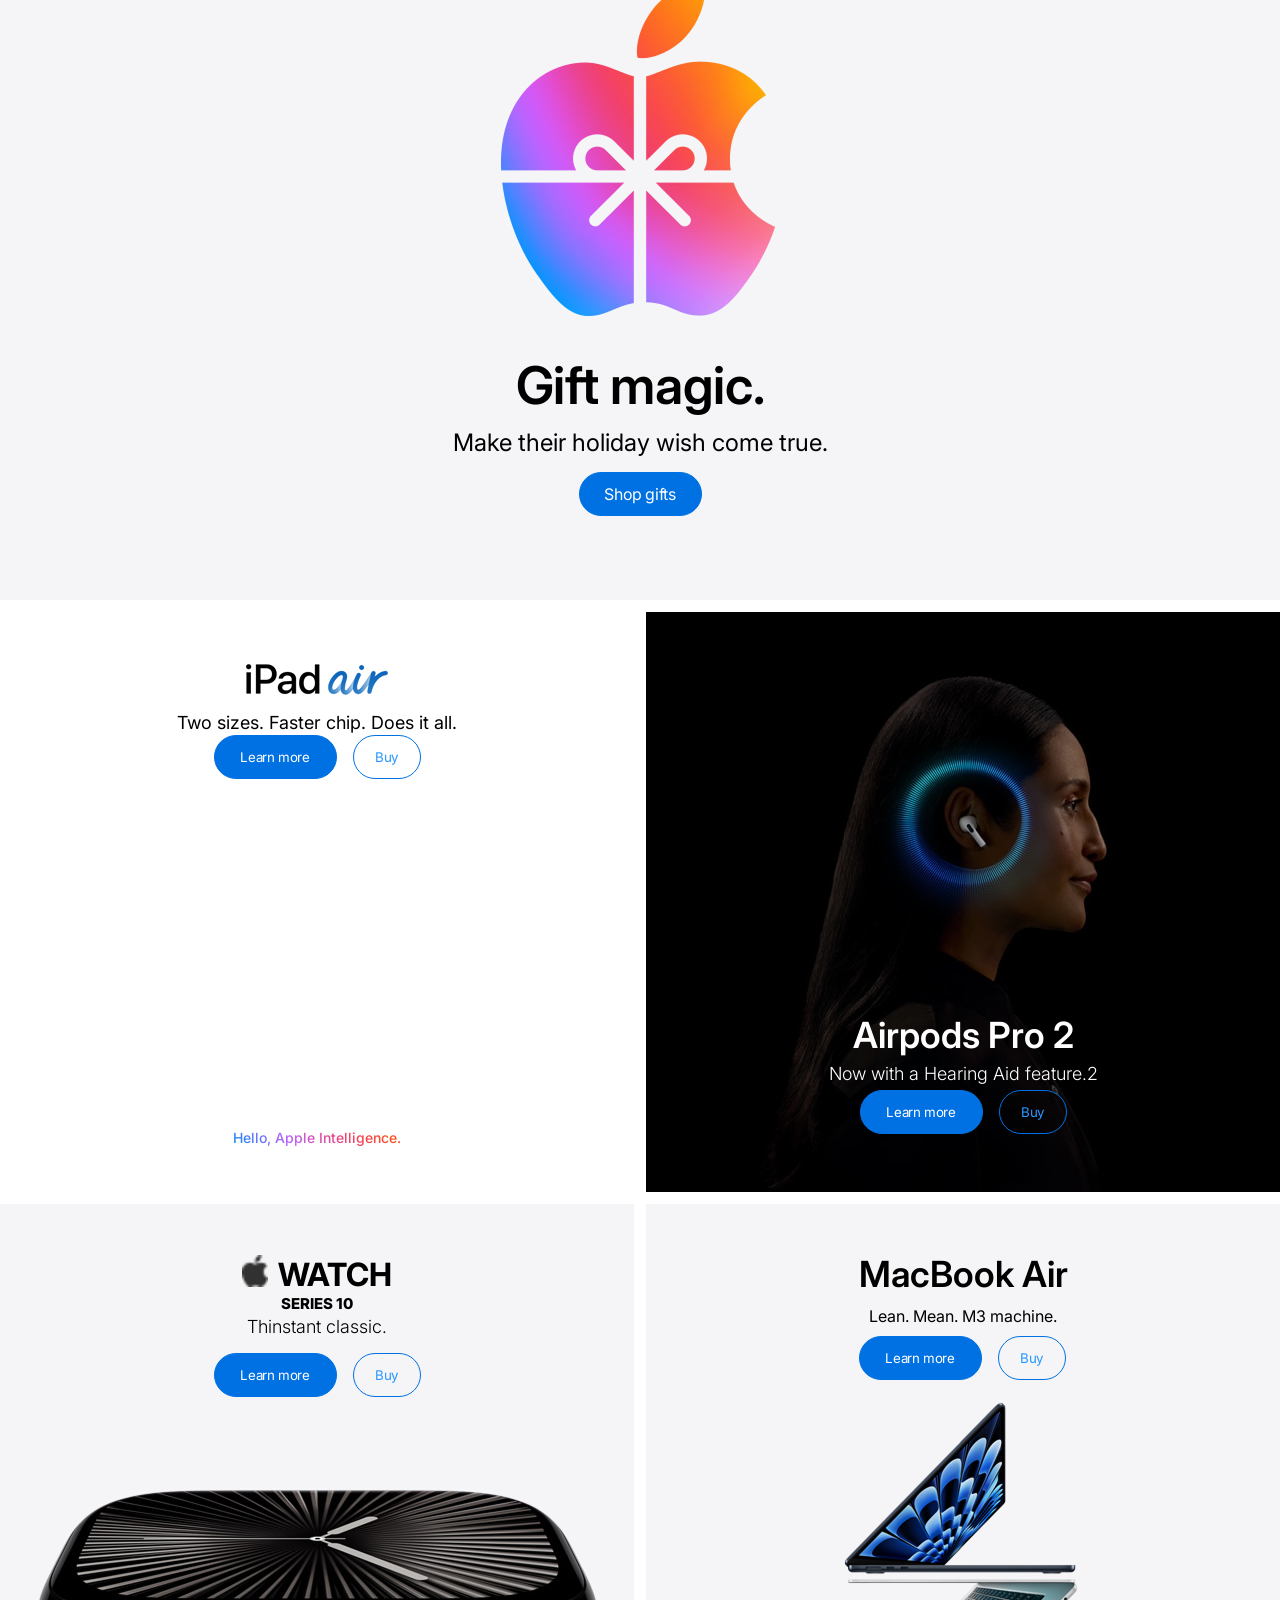
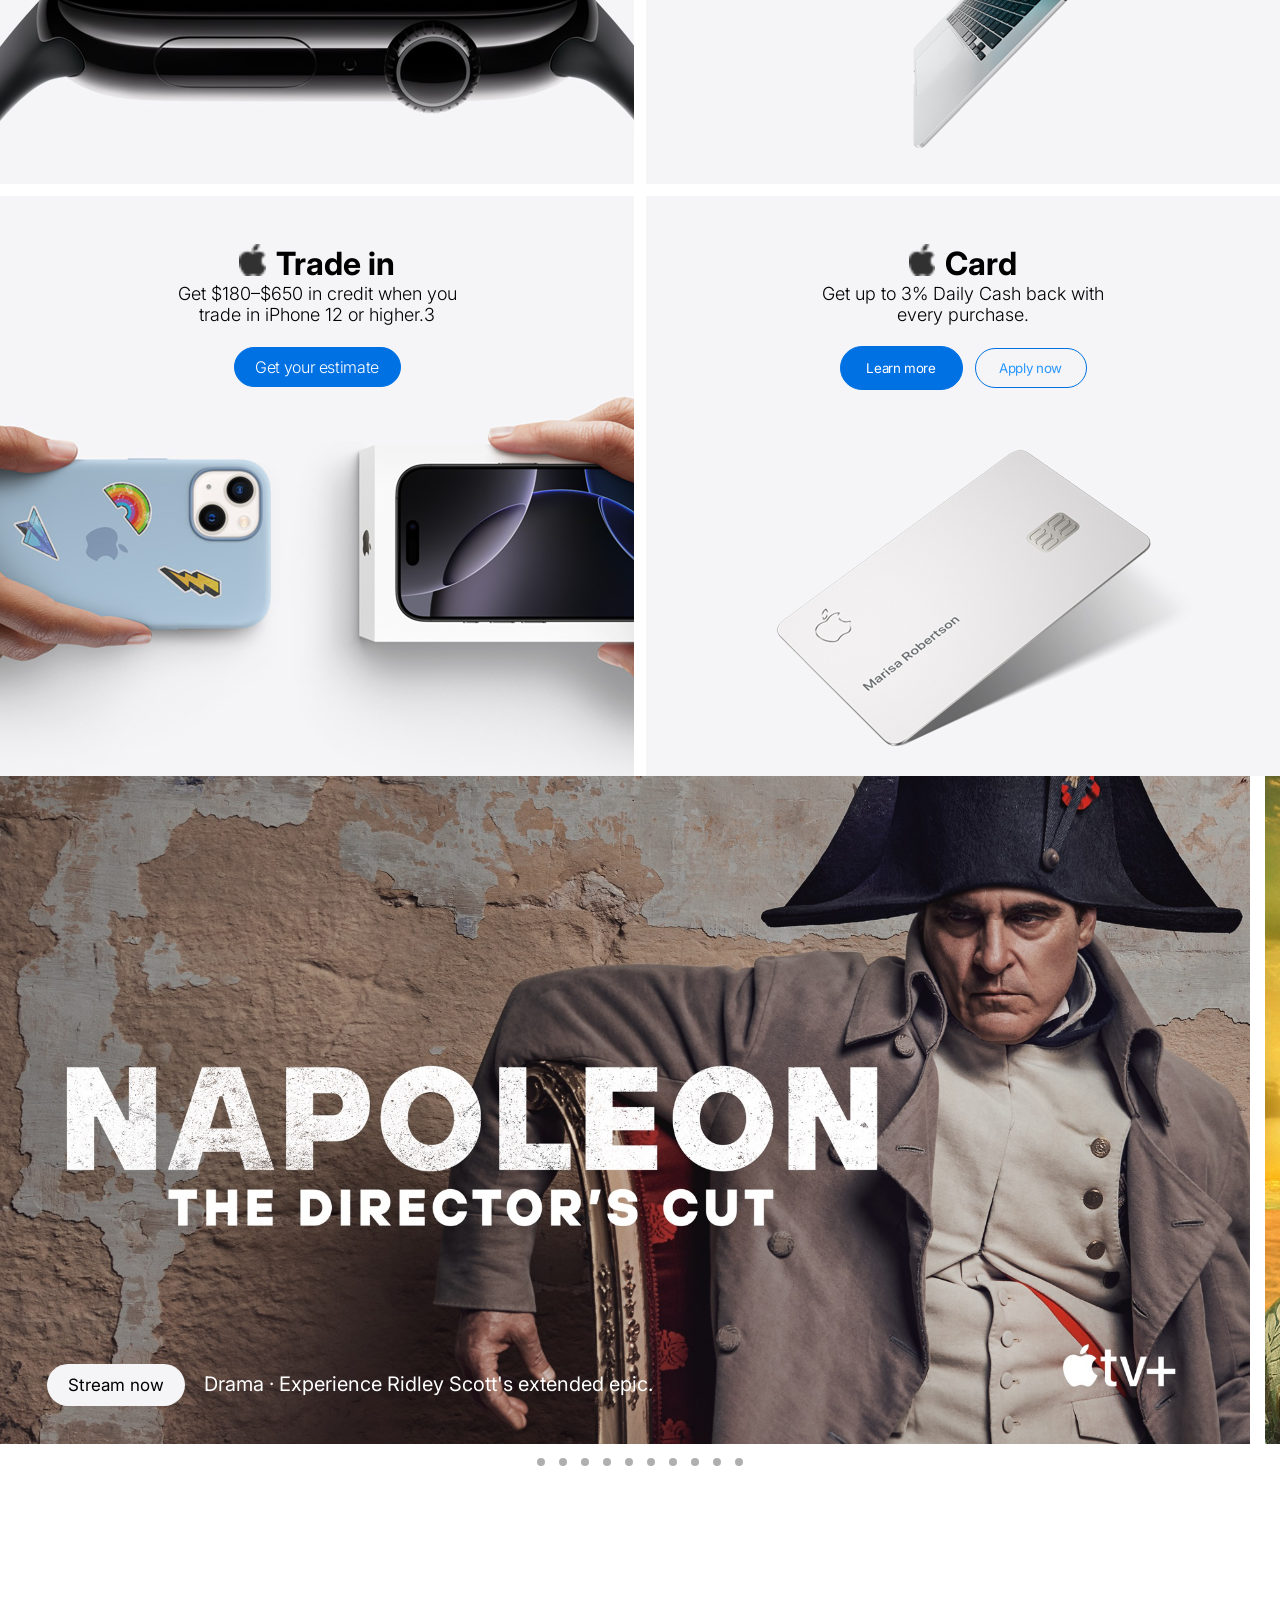
==== commit 2b70742e: "belen bolsoon" ====
--- a/index.html
+++ b/index.html
@@ -16,13 +16,9 @@
   <body>
     <header class="header center">
       <div class="headerIcon__Vector">
-        <img src="/images/Vector.png" alt="vector" />
-      </div>
-      <a
-        href="https://pinecone-academy-fgmu.vercel.app/store.html"
-        class="header__link"
-        >Store</a
-      >
+        <a href="store.html"><img src="/images/Vector.png" alt="vector" /></a>
+      </div>
+      <a href="store.html" class="header__link">Store</a>
       <span class="header__link">Mac</span>
       <span class="header__link">iPad</span>
       <span class="header__link">iPhone</span>
--- a/style.css
+++ b/style.css
@@ -64,7 +64,9 @@
   vertical-align: middle;
   width: 100%;
   text-align: center;
-  padding: 50px 0px;
+  padding: 50px;
+  top: 19px;
+  position: relative;
   margin: auto;
 }
 .section1 {
@@ -632,7 +634,7 @@
     height: 58px;
     padding-block: 12px;
     text-align: center;
-    /* padding-left: 50px; */
+    padding: 60px;
   }
   .product-title-image {
     background-image: url(/images/768px/ipadair.png);
@@ -703,8 +705,8 @@
   .carousel-slide {
     width: 274px;
     height: 495px;
-  }
-  background-size: cover;
+    background-size: cover;
+  }
   .button {
     padding: 8px 16px;
   }
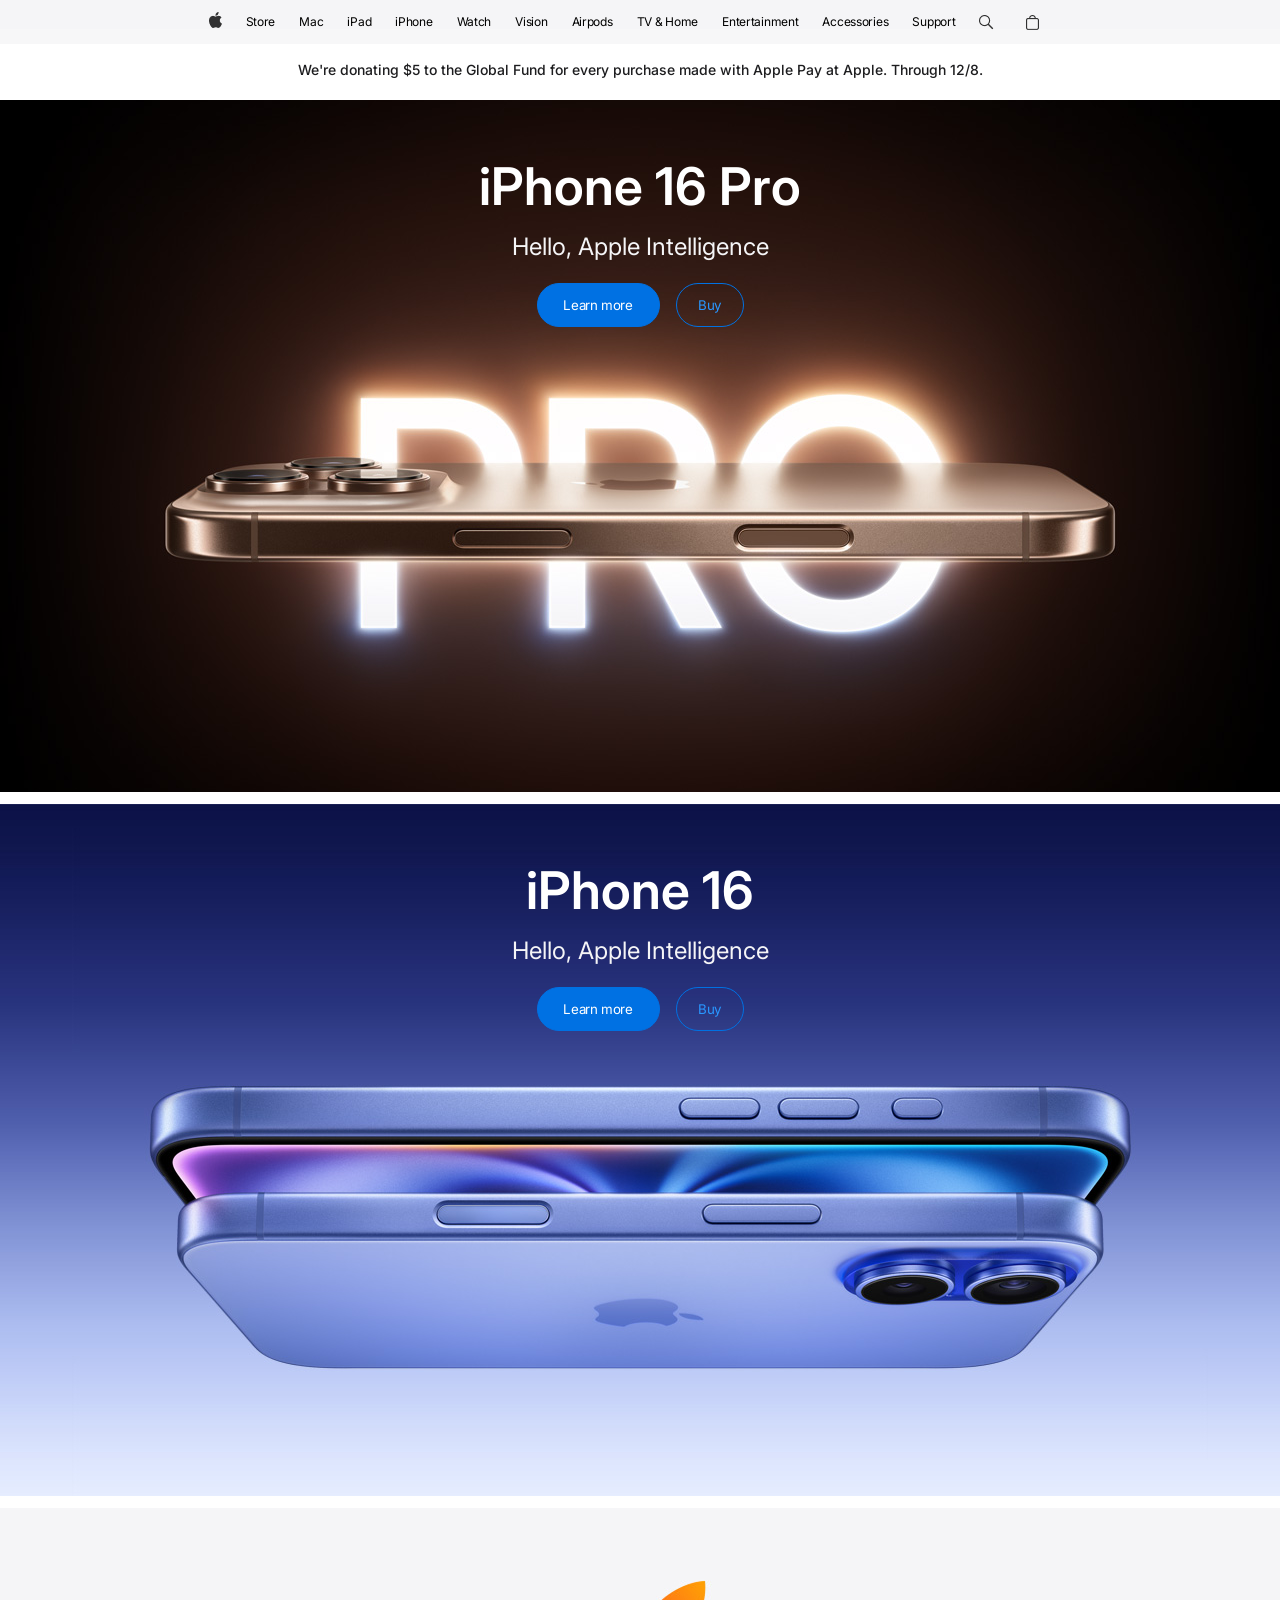
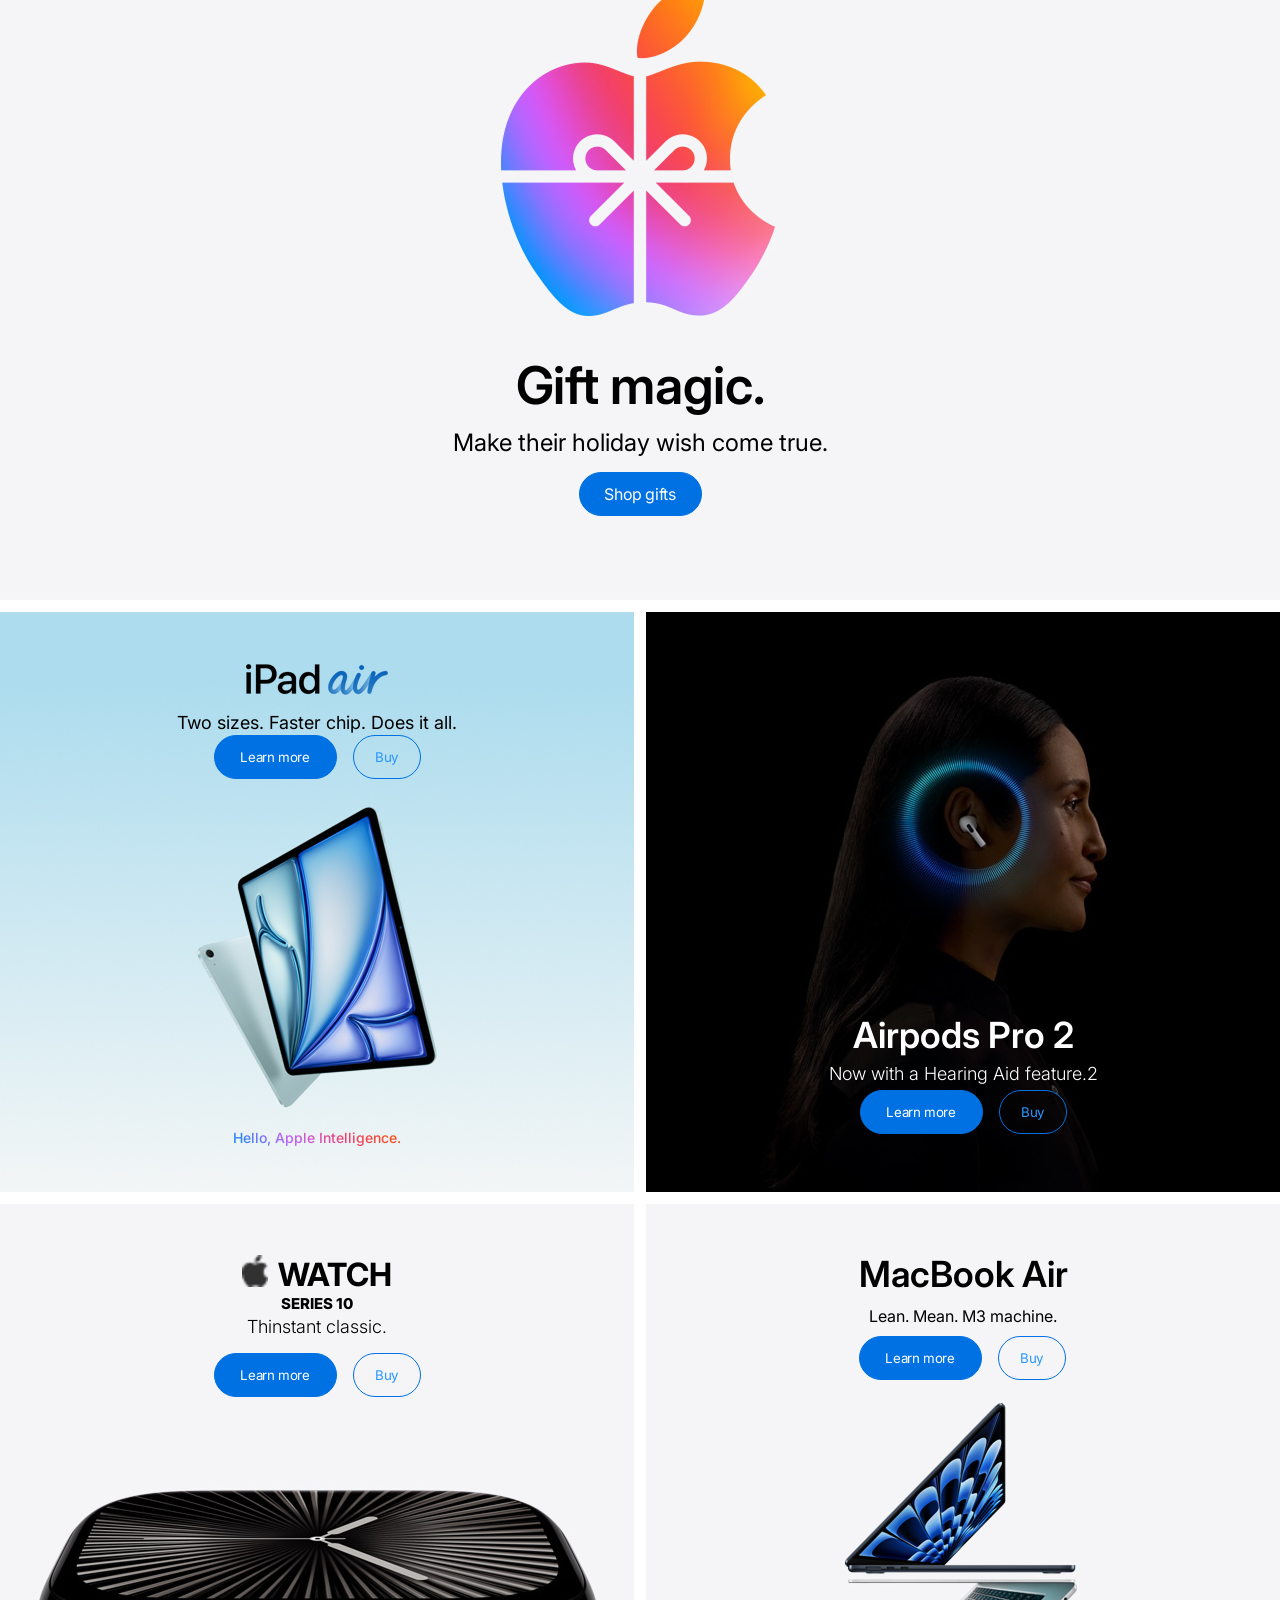
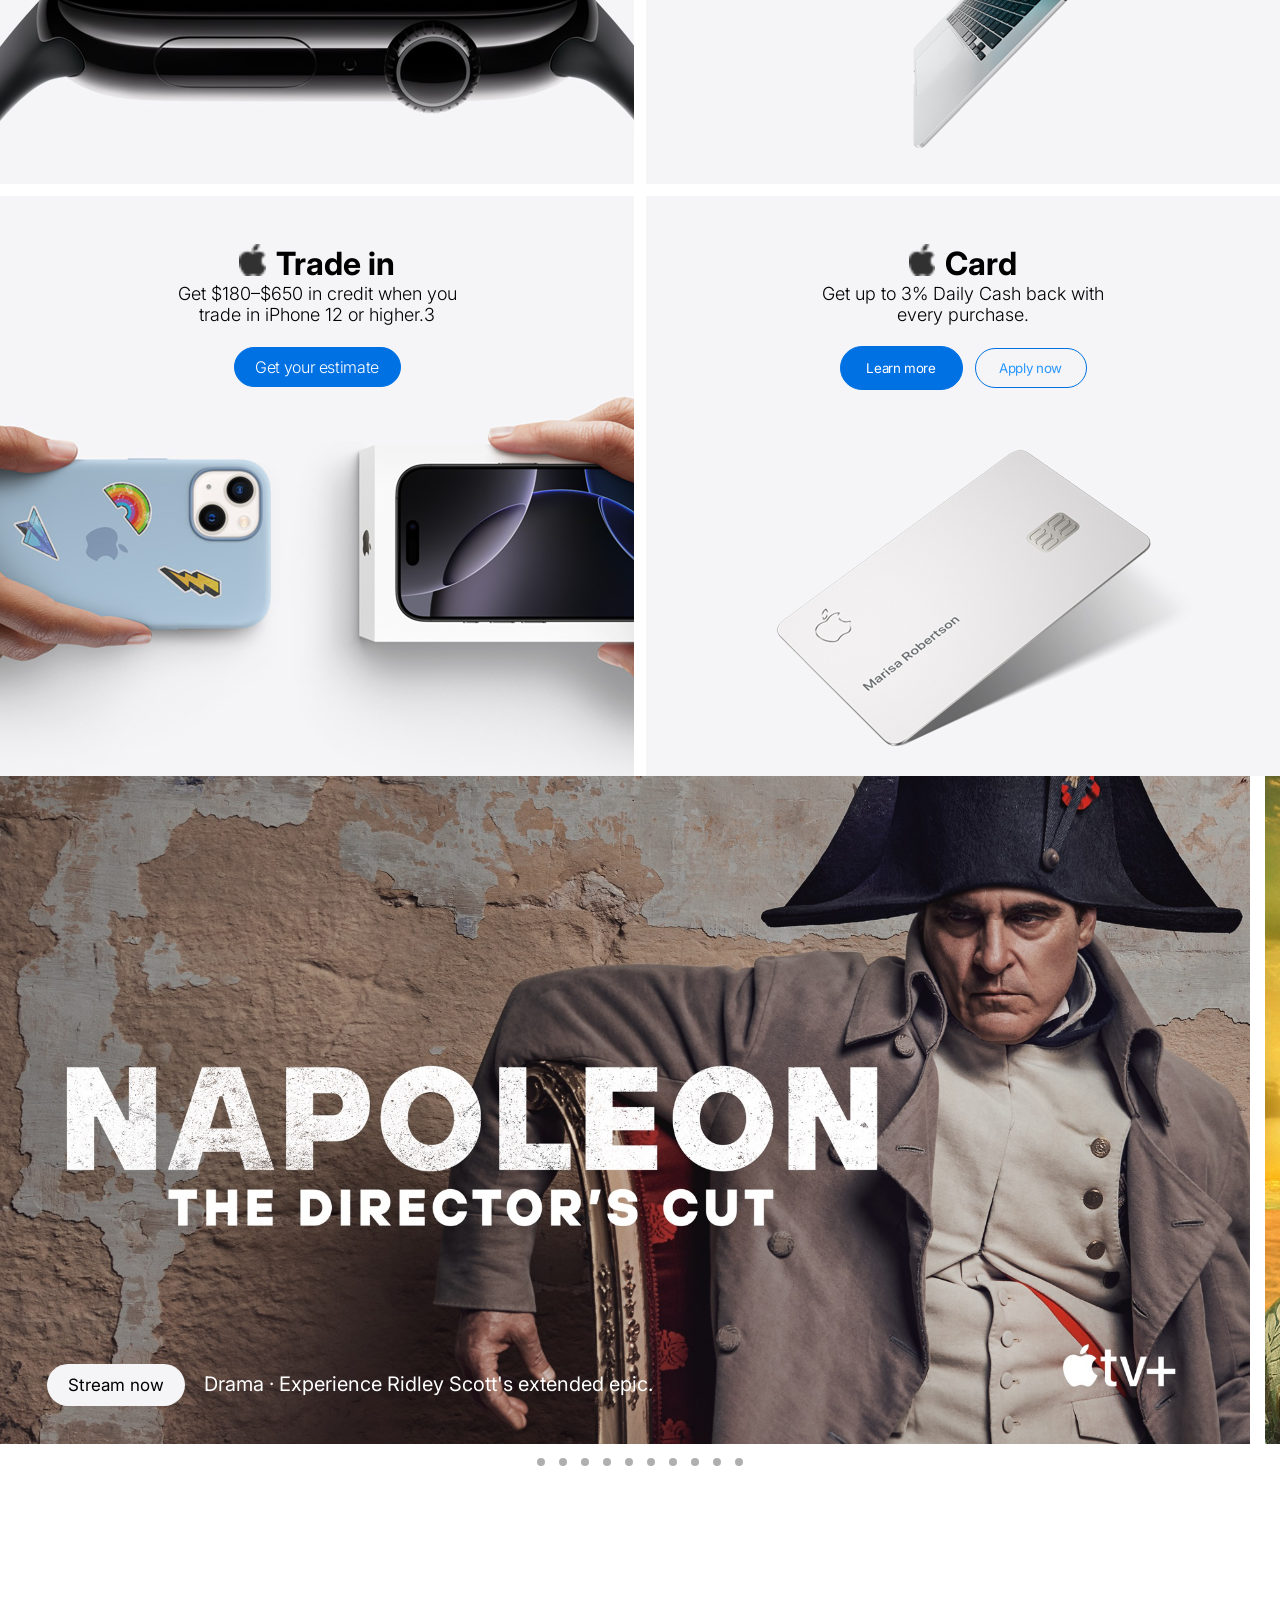
==== commit d3db185e: "belen bolson 1" ====
--- a/index.html
+++ b/index.html
@@ -56,7 +56,7 @@
             <div class="iphone16-pro__border1 align-center">
               <p class="iphone16-pro1">iPhone 16 Pro</p>
               <p class="iphone16-pro2">
-                Hello, <span>Apple </span>Intelligence
+                Hello, <span>Apple </span>Intelligence
               </p>
             </div>
             <div class="iphone16-pro__border2 align-center">
@@ -107,7 +107,7 @@
       </div>
     </section>
     <div class="product-container">
-      <div class="product1" style="--image-url: url(./images/figure.png)">
+      <div class="product1" style="--image-url: url(./images/Figure.png);">
         <div class="product-title-image iPadair"></div>
         <p class="product-subHead">Two sizes. Faster chip. Does it all.</p>
         <div class="iphone16-pro__border2 align-center" style="padding: 0">
--- a/style.css
+++ b/style.css
@@ -698,7 +698,7 @@
     display: grid;
     width: 100%;
     grid-template-columns: 1fr;
-    grid-template-columns: repeat(1, minmax(280px, 1fr));
+    grid-template-columns: repeat(1, minmax(390px, 1fr));
     gap: 12px;
     background-size: cover;
   }
